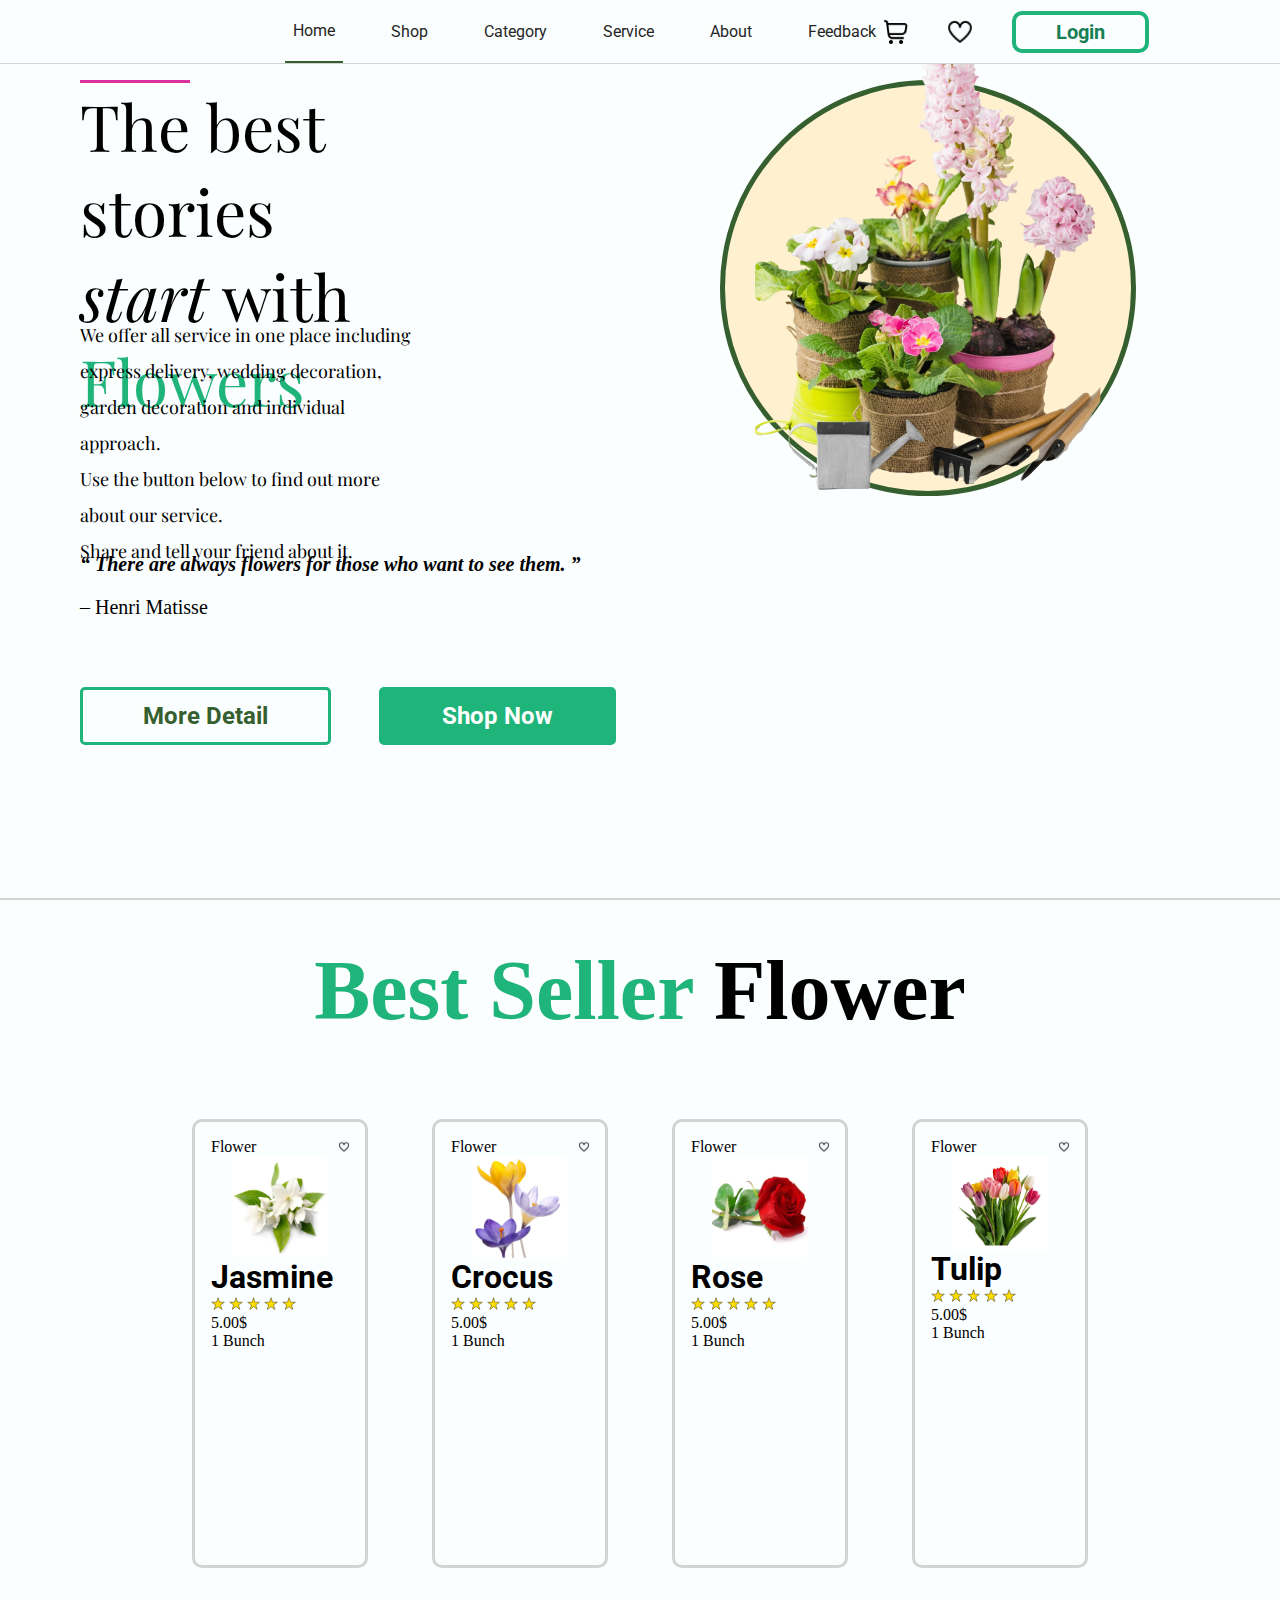
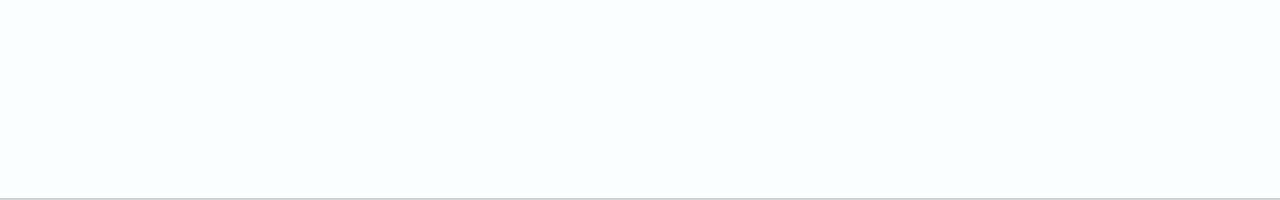
==== HTML/Home/index.html @ 299a35cc "update on nav bar" ====
<!DOCTYPE html>
<html lang="en">
<head>
    <meta charset="UTF-8">
    <meta name="viewport" content="width=device-width, initial-scale=1.0">
    <link rel="stylesheet" href="../../CSS/Home/index.css">
    <title>Blossom</title>
    <link rel="preconnect" href="https://fonts.googleapis.com">
    <link rel="preconnect" href="https://fonts.gstatic.com" crossorigin>
    <!-- Roboto Font-->
    <link href="https://fonts.googleapis.com/css2?family=Barlow:ital,wght@0,100;0,200;0,300;0,400;0,500;0,600;0,700;0,800;0,900;1,100;1,200;1,300;1,400;1,500;1,600;1,700;1,800;1,900&family=Cormorant+Garamond:ital,wght@0,300;0,400;0,500;0,600;0,700;1,300;1,400;1,500;1,600;1,700&family=Inter:ital,opsz,wght@0,14..32,100..900;1,14..32,100..900&family=Noto+Sans+JP:wght@100..900&family=Roboto:ital,wght@0,100;0,300;0,400;0,500;0,700;0,900;1,100;1,300;1,400;1,500;1,700;1,900&display=swap" rel="stylesheet">
    
    <!-- Playfair Display Font -->
    <link href="https://fonts.googleapis.com/css2?family=Barlow:ital,wght@0,100;0,200;0,300;0,400;0,500;0,600;0,700;0,800;0,900;1,100;1,200;1,300;1,400;1,500;1,600;1,700;1,800;1,900&family=Cormorant+Garamond:ital,wght@0,300;0,400;0,500;0,600;0,700;1,300;1,400;1,500;1,600;1,700&family=Inter:ital,opsz,wght@0,14..32,100..900;1,14..32,100..900&family=Noto+Sans+JP:wght@100..900&family=Playfair+Display:ital,wght@0,400..900;1,400..900&family=Playfair:ital,opsz,wght@0,5..1200,300..900;1,5..1200,300..900&family=Roboto:ital,wght@0,100;0,300;0,400;0,500;0,700;0,900;1,100;1,300;1,400;1,500;1,700;1,900&display=swap" rel="stylesheet">



</head>
<body>
    <div id="header">
        <a id="logo-container" href="index.html">
            <img class="logo" src="../../Assets/BLOSSOM LOGO.svg" alt="">
        </a>

        <nav>
            <ul>
                <li><a class="nav-option" id="home" href="./index.html">Home</a></li>
                <li><a class="nav-option" href="../Shop/shop.html">Shop</a></li>
                <li><a class="nav-option" href="../Category/category.html">Category</a></li>
                <li><a class="nav-option" href="../Service/service.html">Service</a></li>
                <li><a class="nav-option" href="../About Us/aboutUs.html">About</a></li>
                <li><a class="nav-option" href="../Feedback/feedback.html">Feedback</a></li>
            </ul>
        </nav>

        <div id="right-navigation">
            <a href="#" class="nav-icon">
                <img class="shopping-cart-icon" src="../../Assets/Homepage/shopping-cart.svg" alt="shopping-cart-icon">
            </a>
            <a href="#" class="nav-icon">
                <img class="heart-icon" src="../../Assets/Homepage/heart.svg" alt="heart-icon">
            </a>
            <a href="../LoginAndSignup/login.html" id="login-button">Login</a>
        </div>
    </div>

    <!-- Section 1 -->
    <div id="section-1">
        <div class="left-container">
            <div class="header-container">
                <div class="small-line"></div>
                <h1 id="section-1-header">The best stories <i>start</i> with <span class="green-font">Flowers</span> </h1>
            </div>
            <div class="paragraph-container">
                <p>We offer all service in one place including express delivery, wedding decoration, garden decoration and individual approach.</p>
                <p>Use the button below to find out more about our service.</p>
                <p>Share and tell your friend about it. </p>
            </div>

            <div class="quote-container">
                <p class="quote"> “ There are always flowers for those who want to see them. ”</p>
                <p class="author">– Henri Matisse</p>
            </div>

            <div class="button-container-section-1">
                <a href="#" id="more-detail">More Detail</a>
                <a href="#" id="shop-now">Shop Now</a>
            </div>
        </div>

        <div class="right-container"> 
            <div class="circle">
                <img src="../../Assets/Homepage/flower-and-tools.png" alt="flwer and tools" class="flower-and-tools">
            </div>
        </div>
    </div>

    <!-- Section 2 -->
    <div id="section-2">

        <h1 class="section-2-header"><span class="green-font">Best Seller</span> Flower</h1>

        <div id="product-container">
            
            <!-- Product-1 -->
            <div class="product" id="product-1">
                <div class="product-header">
                    <p>Flower</p>
                    <img src="../../Assets/Homepage/heart.svg" alt="heart-icon">
                </div>
                
                <div class="main-product-img">
                    <img src="../../Assets/Homepage/Flower/Jasmine.png" alt="jasmine-flower">
                </div>
                
                <div class="product-label">
                    <p>Jasmine</p>
                </div>
                
                
                <div class="rating-stars">
                    <img src="../../Assets/Homepage/star.svg" alt="star-icon">
                    <img src="../../Assets/Homepage/star.svg" alt="star-icon">
                    <img src="../../Assets/Homepage/star.svg" alt="star-icon">
                    <img src="../../Assets/Homepage/star.svg" alt="star-icon">
                    <img src="../../Assets/Homepage/star.svg" alt="star-icon">
                </div>
                
                <div class="product-footer">
                    <p class="cost">5.00$</p>
                    <p class="bottom-label">1 Bunch</p>
                </div>
                
            </div>
            
            <!-- Product-2 -->
            <div class="product" id="product-2">
                <div class="product-header">
                    <p>Flower</p>
                    <img class="product-heart-icon" src="../../Assets/Homepage/heart.svg" alt="heart-icon">
                </div>
                
                <div class="main-product-img">
                    <img src="../../Assets/Homepage/Flower/Crocus.png" alt="crocus-flower">
                </div>

                <div class="label-container">
                    <p class="product-label">Crocus</p>
                </div>
    
                <div class="rating-stars">
                    <img class="star" src="../../Assets/Homepage/star.svg" alt="star-icon">
                    <img class="star" src="../../Assets/Homepage/star.svg" alt="star-icon">
                    <img class="star" src="../../Assets/Homepage/star.svg" alt="star-icon">
                    <img class="star" src="../../Assets/Homepage/star.svg" alt="star-icon">
                    <img class="star" src="../../Assets/Homepage/star.svg" alt="star-icon">
                </div>
    
                <div class="product-footer">
                    <p class="cost">5.00$</p>
                    <p class="bottom-label">1 Bunch</p>
                </div>
            </div>

            <!-- Product-3 -->
            <div class="product" id="product-3">
                <div class="product-header">
                    <p>Flower</p>
                    <img class="product-heart-icon" src="../../Assets/Homepage/heart.svg" alt="heart-icon">
                </div>
    
                <div class="main-product-img">
                    <img src="../../Assets/Homepage/Flower/Rose.png" alt="rose-flower">
                </div>
                <div class="label-container">
                    <p class="product-label">Rose</p>
                </div>
    
                <div class="rating-stars">
                    <img class="star" src="../../Assets/Homepage/star.svg" alt="star-icon">
                    <img class="star" src="../../Assets/Homepage/star.svg" alt="star-icon">
                    <img class="star" src="../../Assets/Homepage/star.svg" alt="star-icon">
                    <img class="star" src="../../Assets/Homepage/star.svg" alt="star-icon">
                    <img class="star" src="../../Assets/Homepage/star.svg" alt="star-icon">
                </div>
                
                <div class="product-footer">
                    <p class="cost">5.00$</p>
                    <p class="bottom-label">1 Bunch</p>
                </div>
            </div>



            <!-- Product-4 -->
            <div class="product" id="product-4">
                <div class="product-header">
                    <p>Flower</p>
                    <img class="product-heart-icon" src="../../Assets/Homepage/heart.svg" alt="heart-icon">
                </div>
    
                <div class="main-product-img">
                    <img src="../../Assets/Homepage/Flower/Tulip.png" alt="tulip-flower">
                </div>
                
                <div class="label-container">
                    <p class="product-label">Tulip</p>
                </div>

    
                <div class="rating-stars">
                    <img class="star" src="../../Assets/Homepage/star.svg" alt="star-icon">
                    <img class="star" src="../../Assets/Homepage/star.svg" alt="star-icon">
                    <img class="star" src="../../Assets/Homepage/star.svg" alt="star-icon">
                    <img class="star" src="../../Assets/Homepage/star.svg" alt="star-icon">
                    <img class="star" src="../../Assets/Homepage/star.svg" alt="star-icon">
                </div>
    
                <div class="product-footer">
                    <p class="cost">5.00$</p>
                    <p class="bottom-label">1 Bunch</p>
                </div>
            </div>
        </div>
    </div>


    
</body>
</html>
---- CSS/Home/index.css ----
/* color pallete */
:root
{
    --darkgreen-color: #355F2E;
    --mintedgreen-color: #1FB57A;
    --hover-color: #F4F9F4;
    --background-color: #FBFEFF;
}

*
{
    padding: 0;
    margin: 0;
    box-sizing: border-box;
}


body
{
    height: 200vh;
    width: 100%;
    background-color: var(--background-color);
}



/* Top page */


/* Navigation */
a
{
    text-decoration: none;
}

#home
{
    border-bottom: 2px solid var(--darkgreen-color);
}

.nav-option:hover
{
    background-color: var(--hover-color);
}


#header
{
    display: flex;
    width: 100%;
    align-items: center;
    justify-content: space-between;
    background-color: var(--background-color);
    position: fixed;
    border-bottom: 1.5px solid lightgray;
}


nav ul
{
    list-style: none;
    align-self: center;
    justify-self: center;
    display: flex;
    gap: 2.5em;
    font-size: 16px;
    font-family: "Roboto", serif;
    font-weight: 400;
    font-style: normal;
    height: 7vh;
}

nav li
{
    display: flex;
    height: 100%;
    justify-content: space-evenly;
}

.nav-option
{
    display: flex;
    justify-content: center;
    align-items: center;
    color: #252525;
    height: 100%;
    padding-left: 0.5em;
    padding-right: 0.5em;
}

#right-navigation
{
    display: flex;
    font-size: 20px;
    gap: 2em;
    padding-right: 15vh;
}

#login-button
{
    padding: 0.25em 2em 0.25em 2em ;
    border: 4px solid var(--mintedgreen-color);
    border-radius: 10px;
    font-family: "Roboto", serif;
    font-weight: bold;
    font-style: normal;
    color: #167F55;
}

.nav-icon
{
    display: flex;
    width: 24px;
}
.nav-icon img
{
    width: 100%;
}

#logo-container
{
    display: flex;
    align-items: center;
    margin-left: 15vh;
    width: 150px;
}

.logo
{
    width: 150px;
    padding-top: 0.5em;
}


/* Section 1 */

#section-1
{
    display: flex;
    width: 100%;
    height: 100vh;
    border-bottom: 2px solid lightgray;
}

/* left */
.left-container
{
    width: 50%;
    padding-top: 5em;
    padding-left: 5em;
    display: flex;
    flex-direction: column;
    gap: 2em;
}
.small-line
{
    width: 110px;
    height: 3px;
    background-color: #DC329C;
    justify-content: start;
}


.header-container
{
    height: 25%;
}

.green-font
{
    color: var(--mintedgreen-color);
}

#section-1-header
{
    width: 60%;
    font-size: 64px;
    font-family: "Playfair Display", serif;
    font-weight: 100;
}

.paragraph-container
{
    width: 60%;
    font-family: "Playfair Display", serif;
    font-size: 18px;
    height: 25%;
    line-height: 2;
}

.quote-container
{
    display: flex;
    flex-direction: column;
    gap: 1em;
    font-size: 20px;
}

.quote
{
    font-weight: bold;
    font-style: italic;
}



.button-container-section-1
{
    padding-top: 1.5em;
    display: flex;
    gap: 2em;
    font-size: 24px;
}

#more-detail, #shop-now
{
    padding: 0.5em 2.5em 0.5em 2.5em ;
    border-radius: 5px;
    cursor: pointer;
    font-weight: bold;
    font-family: "Roboto", serif;
}


#more-detail
{
    border: 3px solid var(--mintedgreen-color);
    color: var(--darkgreen-color);
}

#shop-now
{
    border: 3px solid var(--mintedgreen-color);
    background-color: var(--mintedgreen-color);
    color: white;
}



/* right */

.right-container
{
    width: 50%;
    display: flex;
    justify-content: center;
    padding-right: 4em;
    padding-top: 5em;
}


.circle
{
    background-color: #FFF1CF;
    width: 32.5vw;
    height: 32.5vw;
    border-radius: 50%;
    border: 5px solid var(--darkgreen-color);
    display: flex;
    justify-content: center;
    align-items: center;
    padding-bottom: 15%;
    margin: 0;

}

.flower-and-tools
{
    width: 85%;
}



/* Section 2 */

#section-2
{
    width: 100%;
    height: 100vh;
    border-bottom: 2px solid lightgray;
    display: flex;
    flex-direction: column;
    align-items: center;
    gap: 5em;
}

.section-2-header
{
    margin-top: 0.5em;
    font-size: 84px;
}

#product-container
{
    display: flex;
    justify-content: center;
    align-items: center;
    gap: 4em;
    justify-self: center;
    width: 70%;
    height: 50%;
}

.product
{
    height: 100%;
    width: 100%;
    padding: 1em;
    border-radius: 10px;
    border: 3px solid lightgray;
}

.product-header
{
    display: flex;
    justify-content: space-between;
}

.product-header img
{
    width: 7.5%;
}

.product-label
{
    font-family: "Roboto", serif;
    font-size: 32px;
    font-weight: bold;
}

.rating-stars img
{
    width: 10%;
}


.main-product-img
{
    width: 100%;
    display: flex;
    align-items: center;
    justify-content: center;
}

.main-product-img img
{
    width: 70%;
}
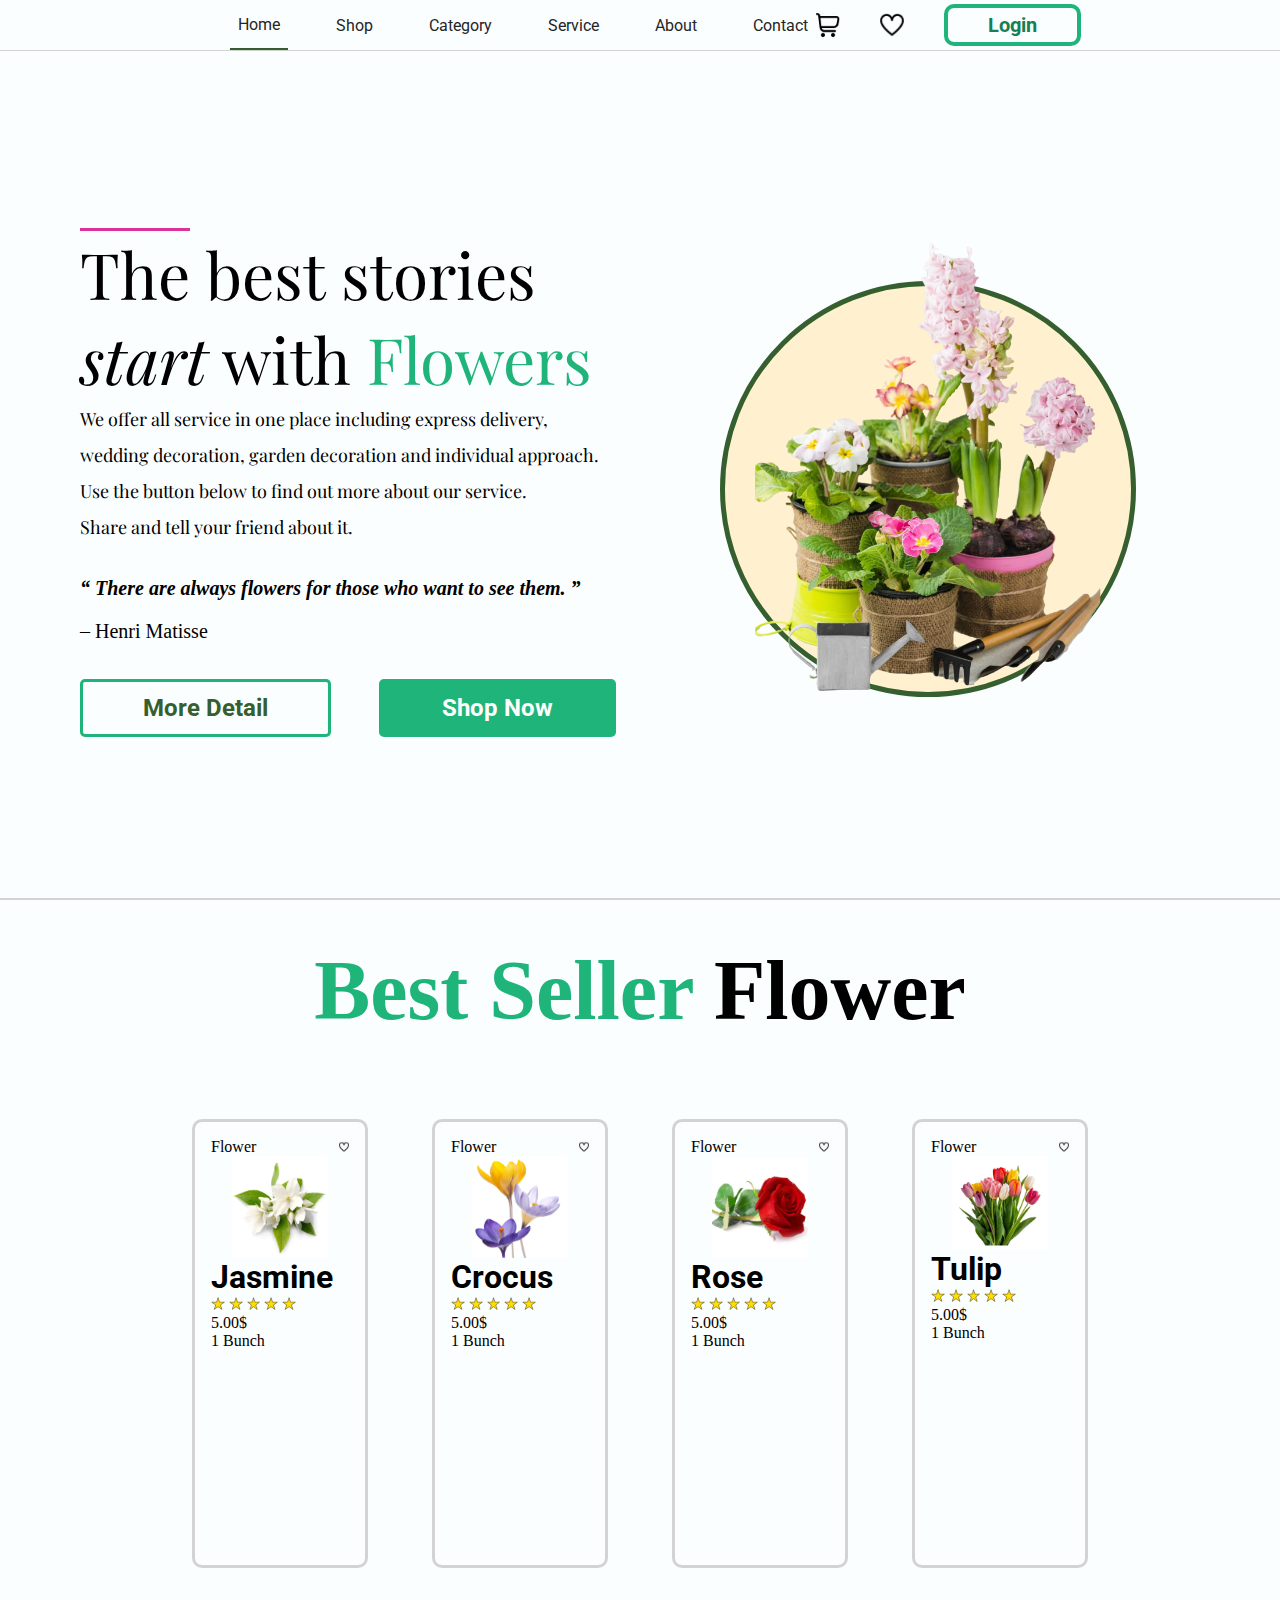
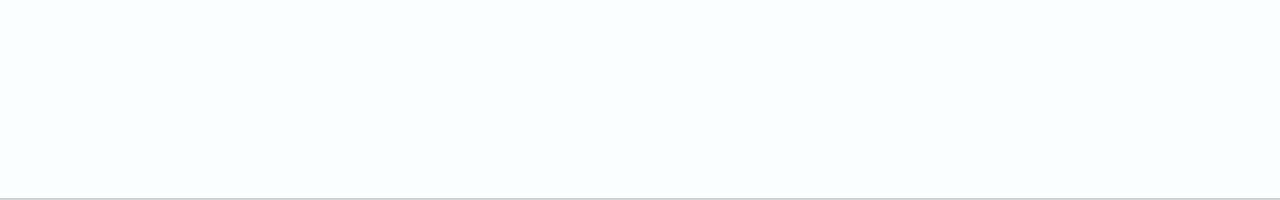
==== commit b0e1e74a: "update on nav bar" ====
--- a/HTML/Home/index.html
+++ b/HTML/Home/index.html
@@ -29,7 +29,7 @@
                 <li><a class="nav-option" href="../Category/category.html">Category</a></li>
                 <li><a class="nav-option" href="../Service/service.html">Service</a></li>
                 <li><a class="nav-option" href="../About Us/aboutUs.html">About</a></li>
-                <li><a class="nav-option" href="../Feedback/feedback.html">Feedback</a></li>
+                <li><a class="nav-option" href="../Contact/contact.html">Contact</a></li>
             </ul>
         </nav>
 
@@ -49,17 +49,21 @@
         <div class="left-container">
             <div class="header-container">
                 <div class="small-line"></div>
-                <h1 id="section-1-header">The best stories <i>start</i> with <span class="green-font">Flowers</span> </h1>
-            </div>
-            <div class="paragraph-container">
-                <p>We offer all service in one place including express delivery, wedding decoration, garden decoration and individual approach.</p>
-                <p>Use the button below to find out more about our service.</p>
-                <p>Share and tell your friend about it. </p>
-            </div>
-
-            <div class="quote-container">
-                <p class="quote"> “ There are always flowers for those who want to see them. ”</p>
-                <p class="author">– Henri Matisse</p>
+                <h1 class="section-1-header">The best stories</h1>
+                <h1 class="section-1-header"><i>start</i> with <span class="green-font">Flowers</span> </h1>
+            </div>
+            <div class="bottom-header">
+                <div class="paragraph-container">
+                    <p>We offer all service in one place including express delivery,</p>
+                    <p> wedding decoration, garden decoration and individual approach.</p>
+                    <p>Use the button below to find out more about our service.</p>
+                    <p>Share and tell your friend about it. </p>
+                </div>
+    
+                <div class="quote-container">
+                    <p class="quote"> “ There are always flowers for those who want to see them. ”</p>
+                    <p class="author">– Henri Matisse</p>
+                </div>
             </div>
 
             <div class="button-container-section-1">
--- a/CSS/Home/index.css
+++ b/CSS/Home/index.css
@@ -67,7 +67,7 @@
     font-family: "Roboto", serif;
     font-weight: 400;
     font-style: normal;
-    height: 7vh;
+    height: 50px;
 }
 
 nav li
@@ -93,7 +93,7 @@
     display: flex;
     font-size: 20px;
     gap: 2em;
-    padding-right: 15vh;
+    padding-right: 10em;
 }
 
 #login-button
@@ -121,7 +121,7 @@
 {
     display: flex;
     align-items: center;
-    margin-left: 15vh;
+    margin-left: 5em;
     width: 150px;
 }
 
@@ -140,17 +140,17 @@
     width: 100%;
     height: 100vh;
     border-bottom: 2px solid lightgray;
+    align-items: center;
 }
 
 /* left */
 .left-container
 {
     width: 50%;
-    padding-top: 5em;
+    margin-top: 67.14px;
     padding-left: 5em;
     display: flex;
     flex-direction: column;
-    gap: 2em;
 }
 .small-line
 {
@@ -171,9 +171,16 @@
     color: var(--mintedgreen-color);
 }
 
-#section-1-header
-{
-    width: 60%;
+.bottom-header
+{
+    display: flex;
+    flex-direction: column;
+    gap: 2em;
+}
+
+.section-1-header
+{
+    width: 100%;
     font-size: 64px;
     font-family: "Playfair Display", serif;
     font-weight: 100;
@@ -181,10 +188,9 @@
 
 .paragraph-container
 {
-    width: 60%;
+    width: 100%;
     font-family: "Playfair Display", serif;
     font-size: 18px;
-    height: 25%;
     line-height: 2;
 }
 
@@ -201,7 +207,6 @@
     font-weight: bold;
     font-style: italic;
 }
-
 
 
 .button-container-section-1
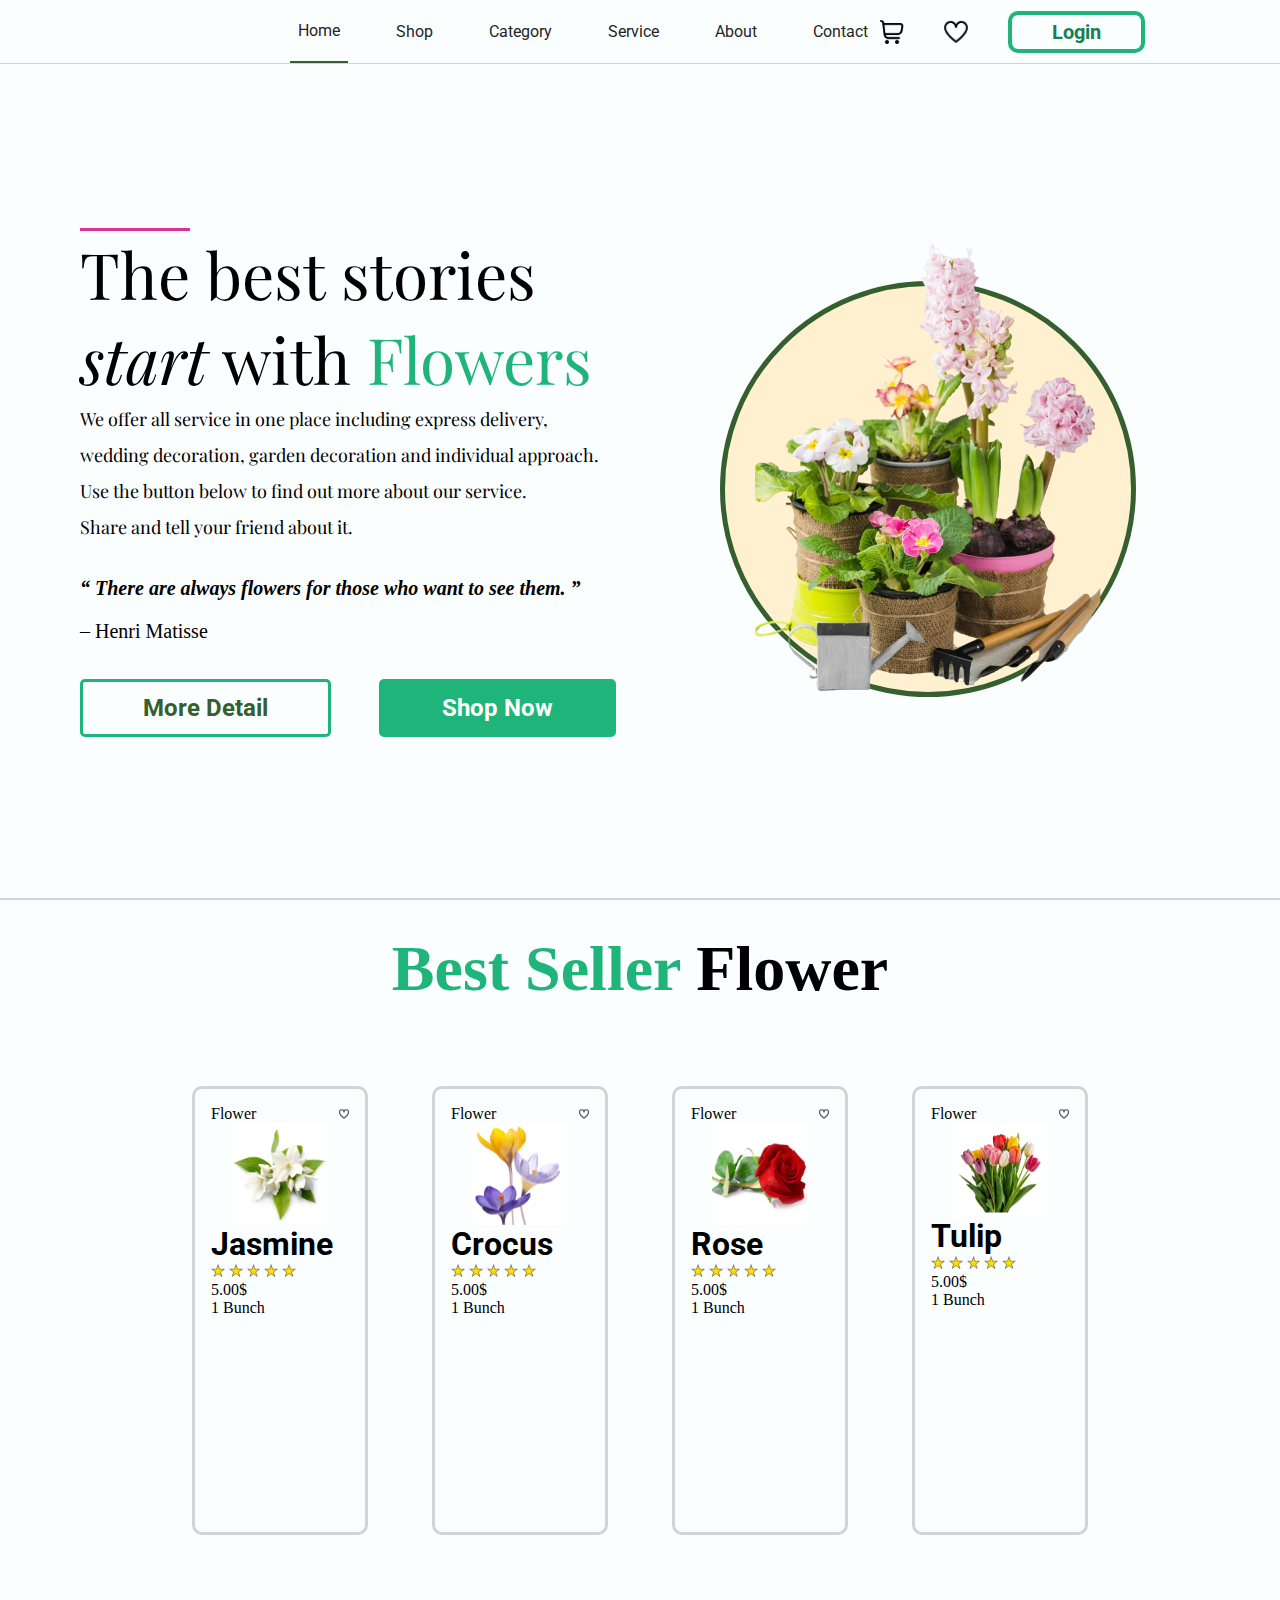
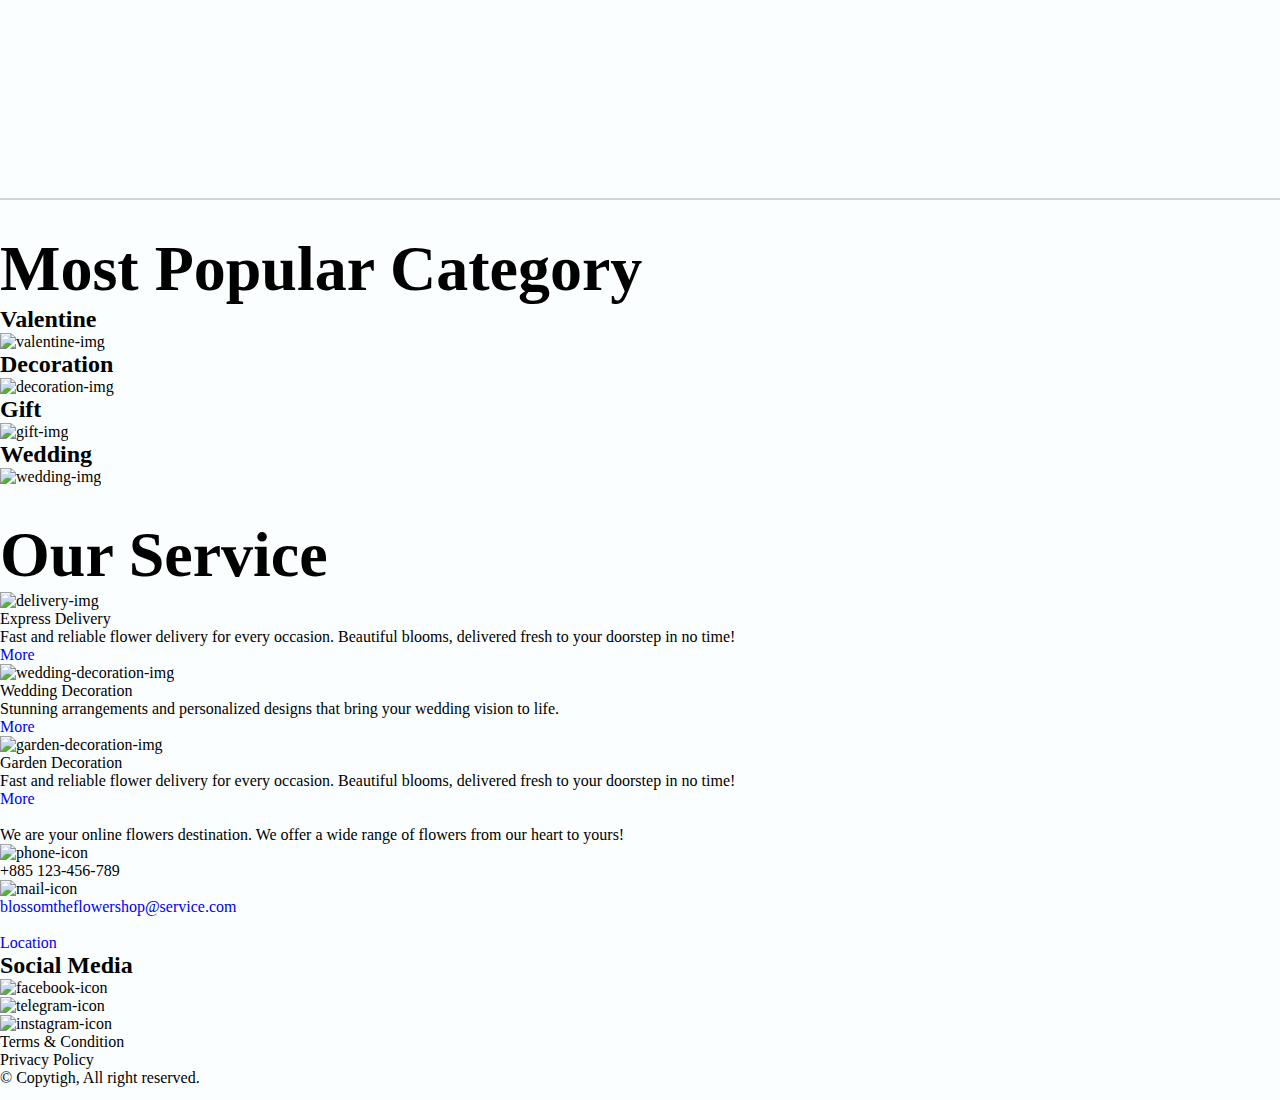
==== commit 6aa00e29: "add home HTML" ====
--- a/HTML/Home/index.html
+++ b/HTML/Home/index.html
@@ -82,7 +82,7 @@
     <!-- Section 2 -->
     <div id="section-2">
 
-        <h1 class="section-2-header"><span class="green-font">Best Seller</span> Flower</h1>
+        <h1 class="section-header"><span class="green-font">Best Seller</span> Flower</h1>
 
         <div id="product-container">
             
@@ -208,7 +208,132 @@
         </div>
     </div>
 
-
-    
+    <!-- Section-3 -->
+    <div id="section-3">
+        <h1 class="section-header">Most Popular Category</h1>
+        <div id="category-container">
+            <div class="category" id="valentine">
+                <h2 class="service-header">Valentine</h2>
+                <div class="category-img" id="category1">
+                    <img src="" alt="valentine-img">
+                </div>
+            </div>
+
+            <div class="category" id="decoration">
+                <h2 class="service-header">Decoration</h2>
+                <div class="category-img" id="category2">
+                    <img src="" alt="decoration-img">
+                </div>
+            </div>
+
+            <div class="category" id="gift">
+                <h2 class="service-header">Gift</h2>
+                <div class="category-img" id="category3">
+                    <img src="" alt="gift-img">
+                </div>
+            </div>
+            
+            <div class="category" id="wedding">
+                <h2 class="service-header">Wedding</h2>
+                <div class="category-img" id="category4">
+                    <img src="" alt="wedding-img">
+                </div>
+            </div>
+        </div>
+    </div>
+
+    <!-- Section-4 -->
+     <div id="section-4">
+        <div id="service container">
+            <h1 class="section-header">Our Service</h1>
+            <div class="service" id="service-1">
+                <div class="service-img">
+                    <img src="" alt="delivery-img">
+                </div>
+                <p class="service-header">Express Delivery</p>
+                <p class="service-description">Fast and reliable flower delivery for every occasion. Beautiful blooms, delivered fresh to your doorstep in no time!</p>
+                <a href="../Service/service.html" class="sercice-btn">
+                    <p>More</p>
+                </a>
+            </div>
+
+            <div class="service" id="service-2">
+                <div class="service-img">
+                    <img src="" alt="wedding-decoration-img">
+                </div>
+                <p class="service-header">Wedding Decoration</p>
+                <p class="service-description">Stunning arrangements and personalized designs that bring your wedding vision to life.</p>
+                <a href="../Service/service.html" class="sercice-btn">
+                    <p>More</p>
+                </a>
+            </div>
+
+            <div class="service" id="service-3">
+                <div class="service-img" >
+                    <img src="" alt="garden-decoration-img">
+                </div>
+                <p class="service-header">Garden Decoration</p>
+                <p class="service-description">Fast and reliable flower delivery for every occasion. Beautiful blooms, delivered fresh to your doorstep in no time!</p>
+                <a href="../Service/service.html" class="sercice-btn">
+                    <p>More</p>
+                </a>
+            </div>
+        </div>
+
+
+    <!-- Bottom -->
+        <div id="bottom-container">
+            <div id="left-section">
+                <img id="white-logo" src="" alt="">
+                <p>We are your online flowers destination. We offer a wide range of flowers from our heart to yours!</p>
+                
+                <div class="contact-icon" id="phone-icon">
+                    <img src="" alt="phone-icon">
+                </div>
+                <p>+885 123-456-789</p>
+                
+                <div class="contact-icon" id="mail-icon">
+                    <img src="" alt="mail-icon">
+                </div>
+                <a href="#" id="email">blossomtheflowershop@service.com</a>
+
+                <div class="contact-icon" id="location-icon">
+                    <img src="" alt="">
+                </div>
+                <a href="#" id="location">Location</a>
+
+            </div>
+
+            <div id="mid-section">
+                <h2 id="media-header" >Social Media</h2>
+                <div id="social-media-container">
+                    <div class="social-media" id="facebook">
+                        <img src="" alt="facebook-icon">
+                    </div>
+
+                    <div class="social-media" id="telegram">
+                        <img src="" alt="telegram-icon">
+                    </div>
+
+                    <div class="social-media" id="instagram">
+                        <img src="" alt="instagram-icon">
+                    </div>
+                </div>
+            </div>
+            
+            <div id="lower-section">
+                <div id="term-privacy">
+                    <p>Terms & Condition</p>
+                    <p>Privacy Policy</p>
+                </div>
+
+                <div id="copyright">
+                    <p>&copy; Copytigh, All right reserved.</p>
+                </div>
+            </div>
+
+        </div>
+
+</div>
 </body>
 </html>--- a/CSS/Home/index.css
+++ b/CSS/Home/index.css
@@ -17,7 +17,7 @@
 
 body
 {
-    height: 200vh;
+    height: 300vh;
     width: 100%;
     background-color: var(--background-color);
 }
@@ -67,7 +67,7 @@
     font-family: "Roboto", serif;
     font-weight: 400;
     font-style: normal;
-    height: 50px;
+    height: 7vh;
 }
 
 nav li
@@ -93,7 +93,7 @@
     display: flex;
     font-size: 20px;
     gap: 2em;
-    padding-right: 10em;
+    padding-right: 15vh;
 }
 
 #login-button
@@ -121,7 +121,7 @@
 {
     display: flex;
     align-items: center;
-    margin-left: 5em;
+    margin-left: 15vh;
     width: 150px;
 }
 
@@ -289,10 +289,10 @@
     gap: 5em;
 }
 
-.section-2-header
+.section-header
 {
     margin-top: 0.5em;
-    font-size: 84px;
+    font-size: 64px;
 }
 
 #product-container
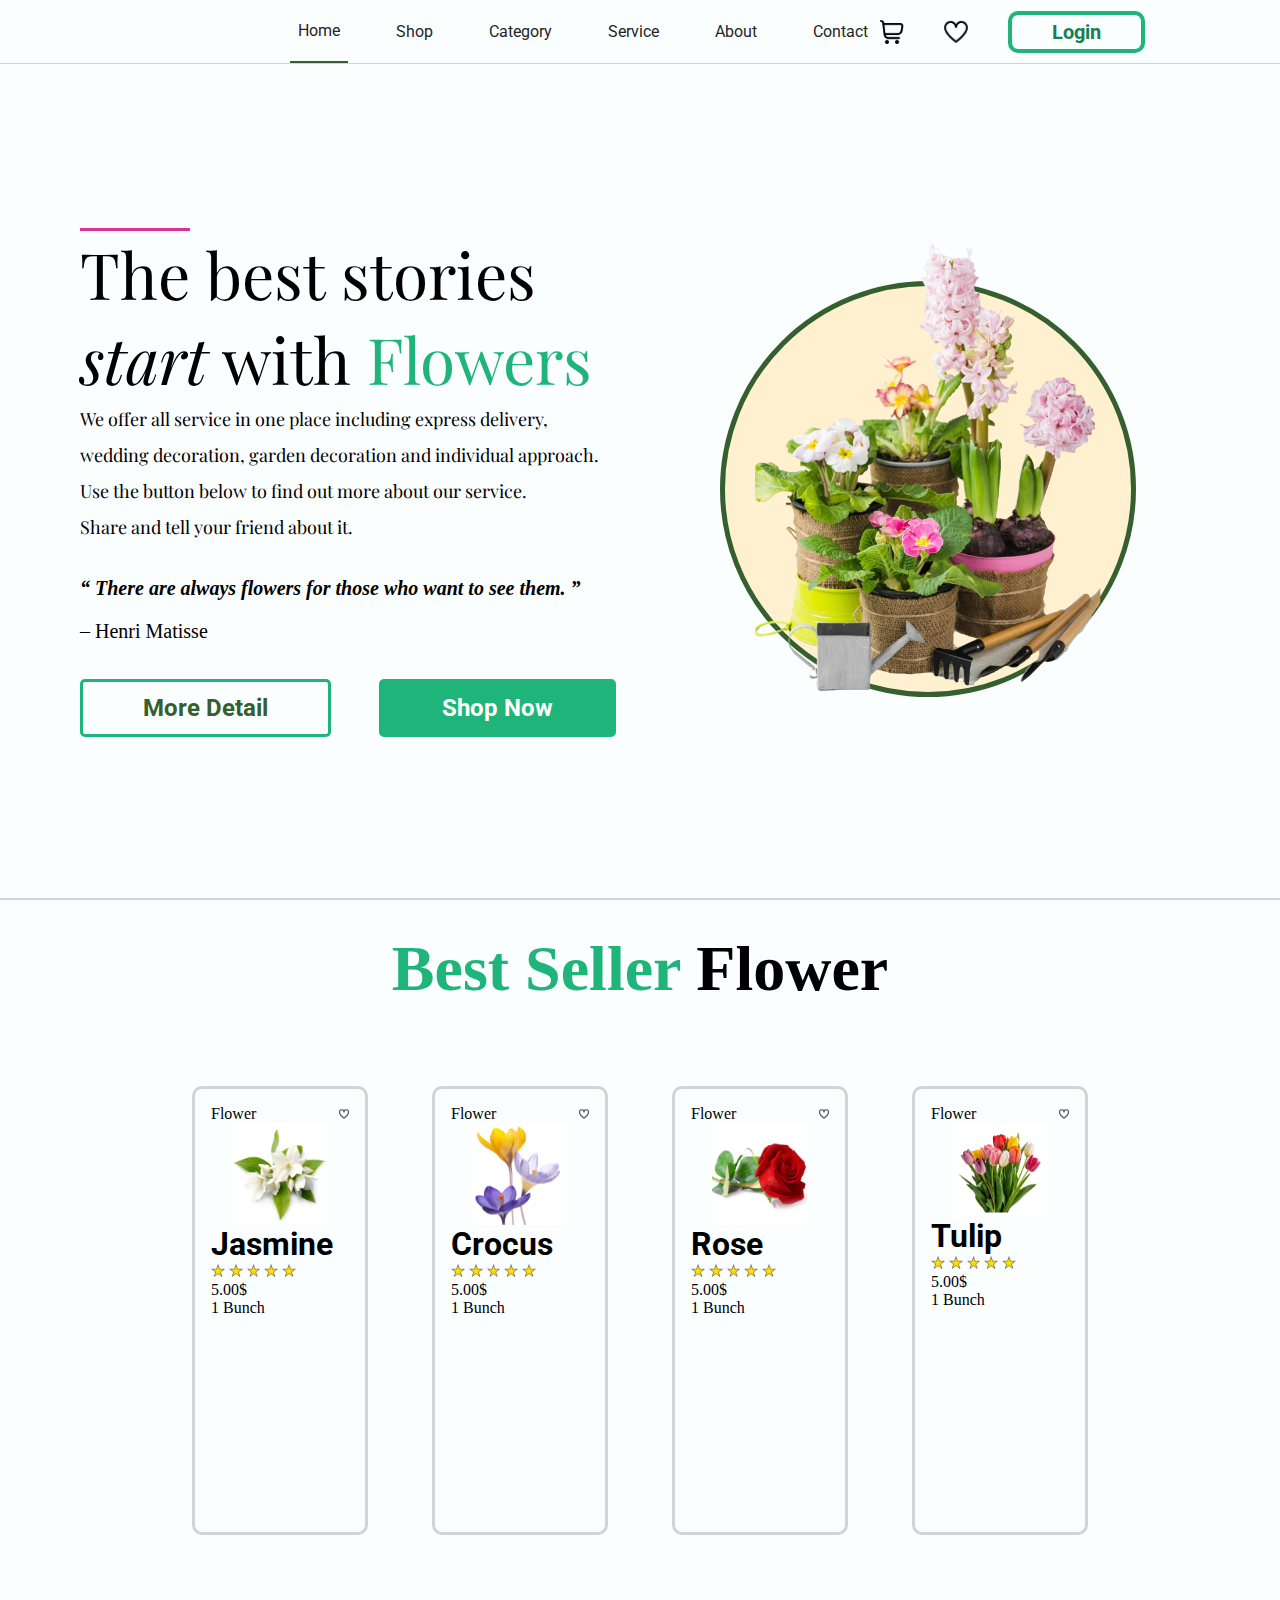
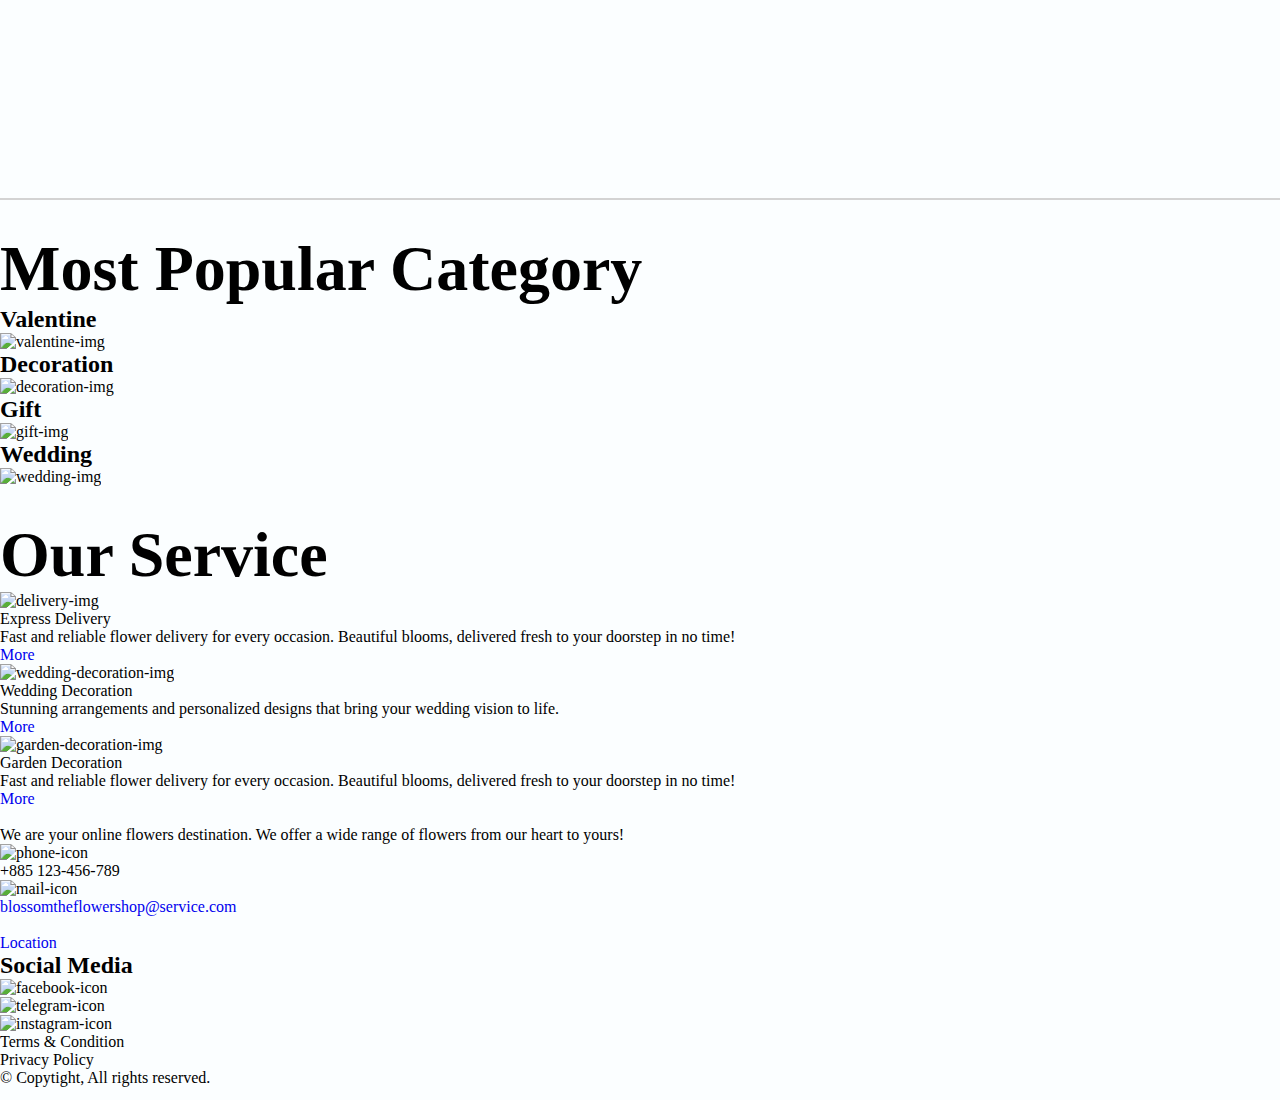
==== commit 31724206: "add HTML" ====
--- a/HTML/Home/index.html
+++ b/HTML/Home/index.html
@@ -328,10 +328,9 @@
                 </div>
 
                 <div id="copyright">
-                    <p>&copy; Copytigh, All right reserved.</p>
-                </div>
-            </div>
-
+                    <p>&copy; Copytight, All rights reserved.</p>
+                </div>
+            </div>
         </div>
 
 </div>
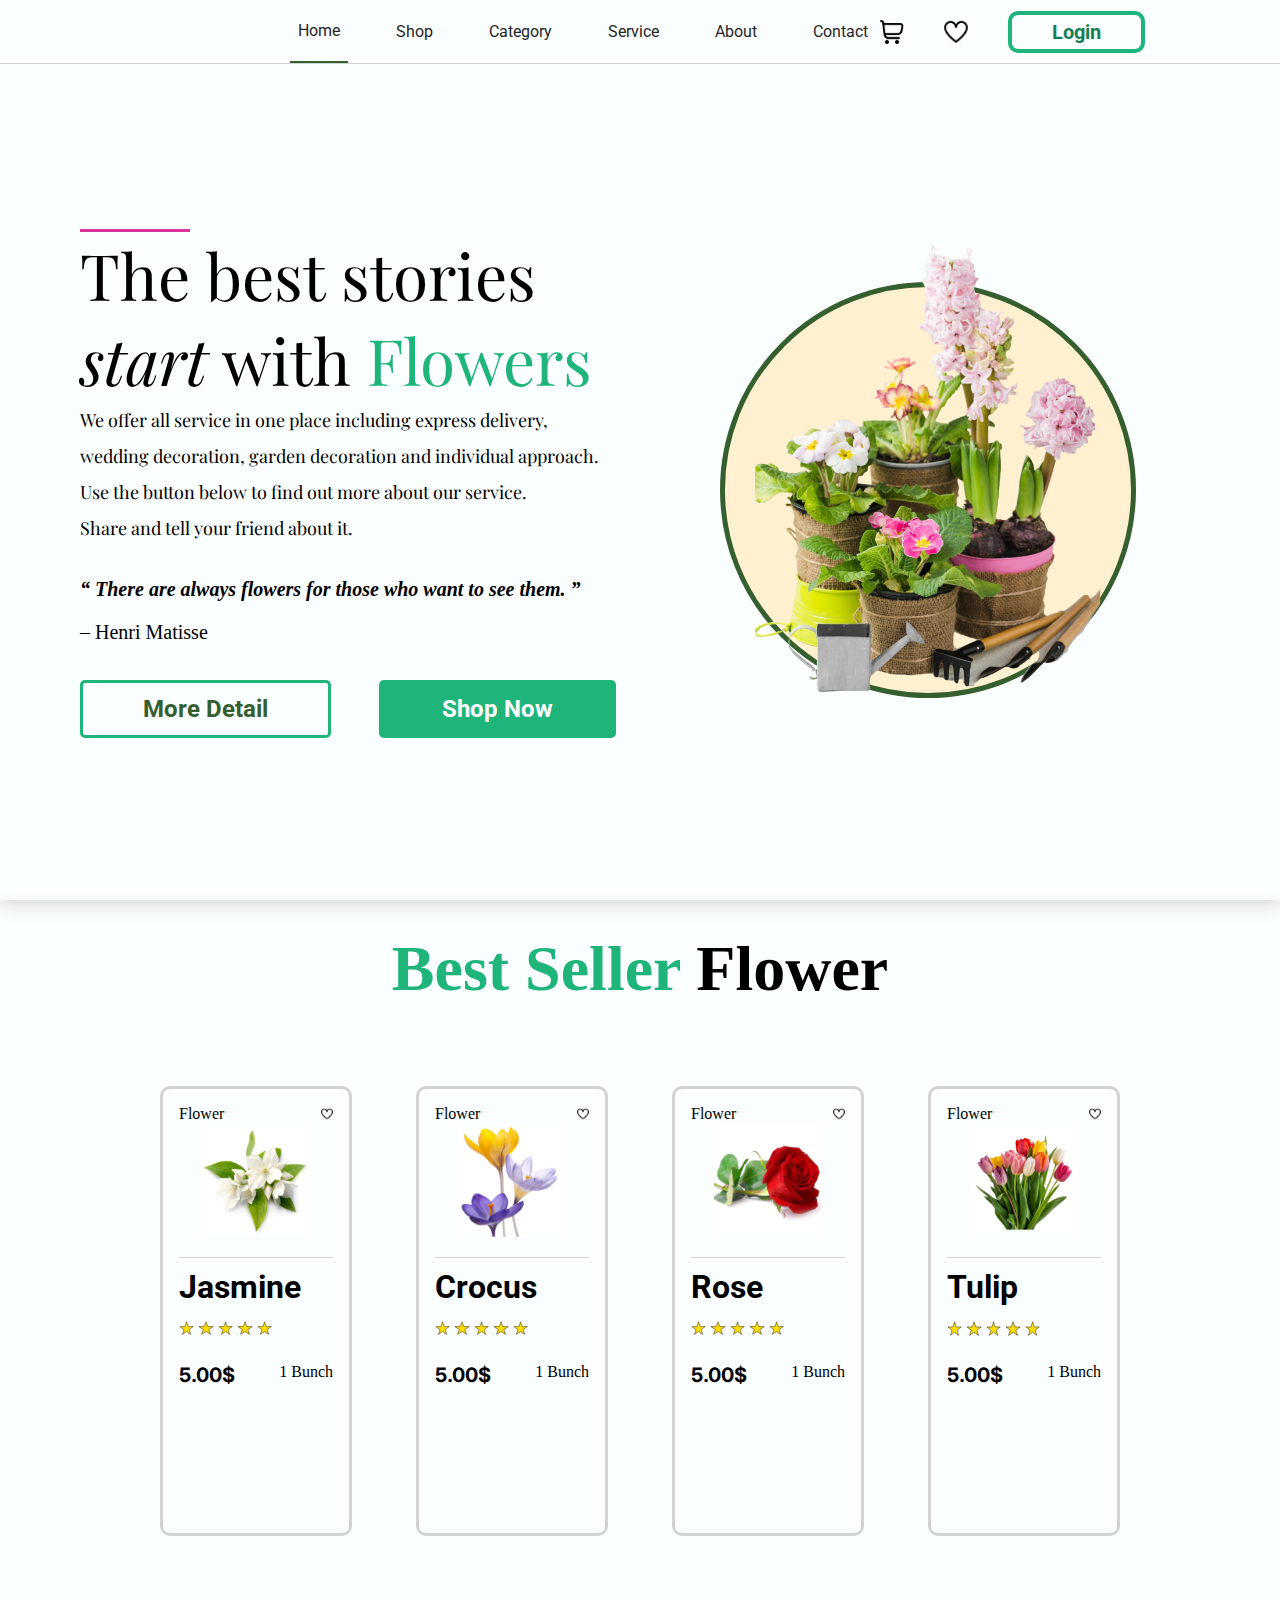
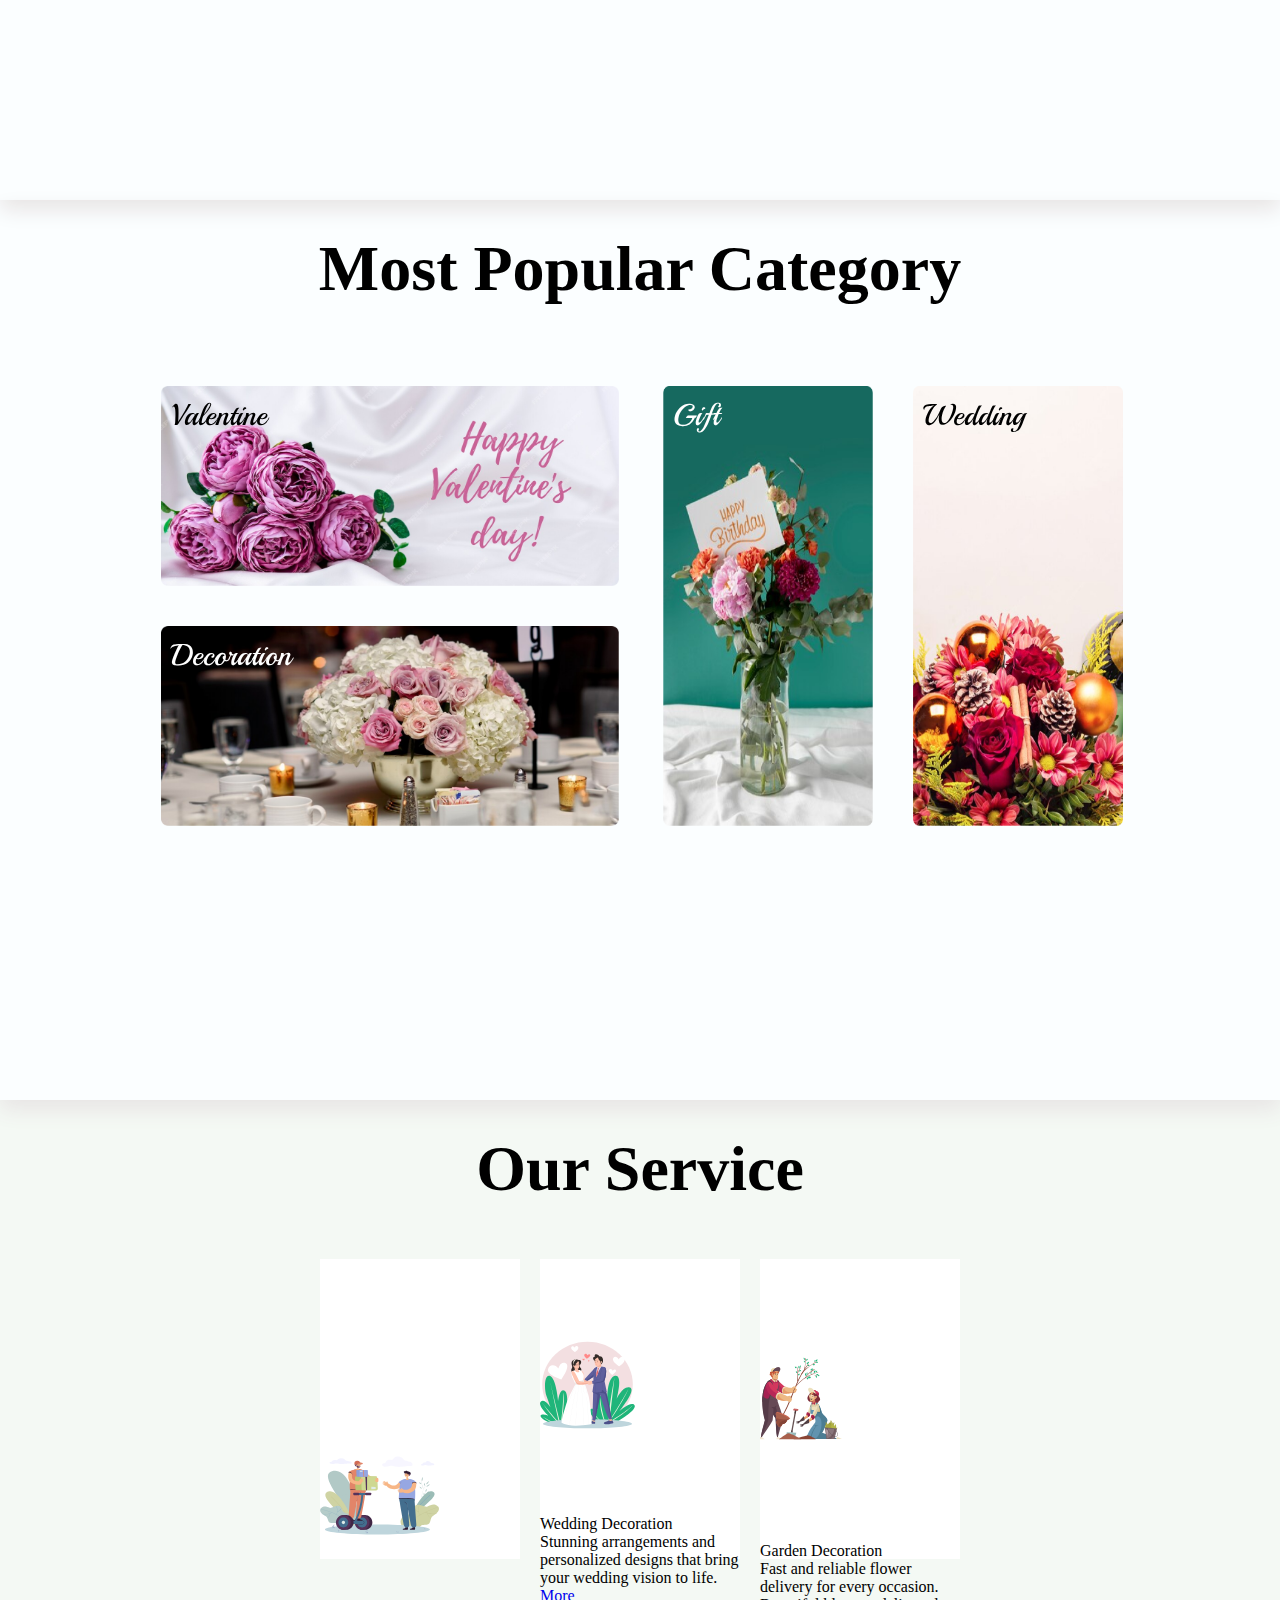
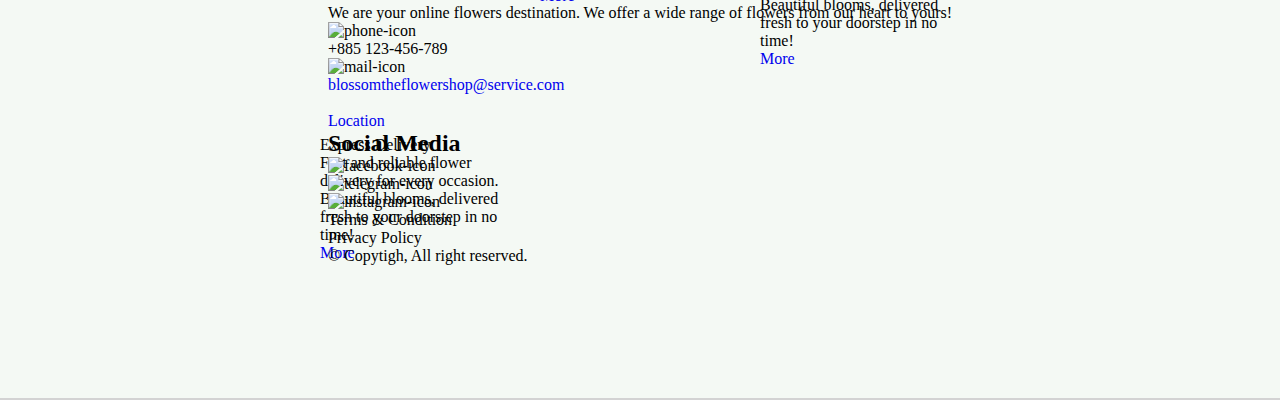
==== commit 40e311d6: "add home page 2 page" ====
--- a/HTML/Home/index.html
+++ b/HTML/Home/index.html
@@ -12,8 +12,9 @@
     
     <!-- Playfair Display Font -->
     <link href="https://fonts.googleapis.com/css2?family=Barlow:ital,wght@0,100;0,200;0,300;0,400;0,500;0,600;0,700;0,800;0,900;1,100;1,200;1,300;1,400;1,500;1,600;1,700;1,800;1,900&family=Cormorant+Garamond:ital,wght@0,300;0,400;0,500;0,600;0,700;1,300;1,400;1,500;1,600;1,700&family=Inter:ital,opsz,wght@0,14..32,100..900;1,14..32,100..900&family=Noto+Sans+JP:wght@100..900&family=Playfair+Display:ital,wght@0,400..900;1,400..900&family=Playfair:ital,opsz,wght@0,5..1200,300..900;1,5..1200,300..900&family=Roboto:ital,wght@0,100;0,300;0,400;0,500;0,700;0,900;1,100;1,300;1,400;1,500;1,700;1,900&display=swap" rel="stylesheet">
-
-
+    <link rel="preconnect" href="https://fonts.googleapis.com">
+    <link rel="preconnect" href="https://fonts.gstatic.com" crossorigin>
+    <link href="https://fonts.googleapis.com/css2?family=Playball&display=swap" rel="stylesheet">
 
 </head>
 <body>
@@ -97,6 +98,8 @@
                     <img src="../../Assets/Homepage/Flower/Jasmine.png" alt="jasmine-flower">
                 </div>
                 
+                <div class="line-card"></div>
+
                 <div class="product-label">
                     <p>Jasmine</p>
                 </div>
@@ -128,6 +131,8 @@
                     <img src="../../Assets/Homepage/Flower/Crocus.png" alt="crocus-flower">
                 </div>
 
+                <div class="line-card"></div>
+
                 <div class="label-container">
                     <p class="product-label">Crocus</p>
                 </div>
@@ -152,10 +157,13 @@
                     <p>Flower</p>
                     <img class="product-heart-icon" src="../../Assets/Homepage/heart.svg" alt="heart-icon">
                 </div>
-    
+                
                 <div class="main-product-img">
                     <img src="../../Assets/Homepage/Flower/Rose.png" alt="rose-flower">
                 </div>
+
+                <div class="line-card"></div>
+
                 <div class="label-container">
                     <p class="product-label">Rose</p>
                 </div>
@@ -174,23 +182,22 @@
                 </div>
             </div>
 
-
-
             <!-- Product-4 -->
-            <div class="product" id="product-4">
+            <div class="product" id="product-3">
                 <div class="product-header">
                     <p>Flower</p>
                     <img class="product-heart-icon" src="../../Assets/Homepage/heart.svg" alt="heart-icon">
                 </div>
-    
+                
                 <div class="main-product-img">
-                    <img src="../../Assets/Homepage/Flower/Tulip.png" alt="tulip-flower">
-                </div>
-                
+                    <img src="../../Assets/Homepage/Flower/Tulip.png" alt="Tulip-flower" id="tulip-flower">
+                </div>
+
+                <div class="line-card"></div>
+
                 <div class="label-container">
                     <p class="product-label">Tulip</p>
                 </div>
-
     
                 <div class="rating-stars">
                     <img class="star" src="../../Assets/Homepage/star.svg" alt="star-icon">
@@ -199,7 +206,7 @@
                     <img class="star" src="../../Assets/Homepage/star.svg" alt="star-icon">
                     <img class="star" src="../../Assets/Homepage/star.svg" alt="star-icon">
                 </div>
-    
+                
                 <div class="product-footer">
                     <p class="cost">5.00$</p>
                     <p class="bottom-label">1 Bunch</p>
@@ -215,28 +222,28 @@
             <div class="category" id="valentine">
                 <h2 class="service-header">Valentine</h2>
                 <div class="category-img" id="category1">
-                    <img src="" alt="valentine-img">
+                    <img src="../../Assets/Homepage/popular category/valentine.png"alt="valentine-img">
                 </div>
             </div>
 
             <div class="category" id="decoration">
-                <h2 class="service-header">Decoration</h2>
+                <h2 class="service-header" id="text-decoration">Decoration</h2>
                 <div class="category-img" id="category2">
-                    <img src="" alt="decoration-img">
+                    <img src="../../Assets/Homepage/popular category/decoration.png" alt="decoration-img">
                 </div>
             </div>
 
             <div class="category" id="gift">
-                <h2 class="service-header">Gift</h2>
+                <h2 class="service-header" id="text-gift">Gift</h2>
                 <div class="category-img" id="category3">
-                    <img src="" alt="gift-img">
+                    <img src="../../Assets/Homepage/popular category/gift.png" alt="gift-img">
                 </div>
             </div>
             
             <div class="category" id="wedding">
                 <h2 class="service-header">Wedding</h2>
                 <div class="category-img" id="category4">
-                    <img src="" alt="wedding-img">
+                    <img src="../../Assets/Homepage/popular category/wedding.png" alt="wedding-img">
                 </div>
             </div>
         </div>
@@ -245,41 +252,42 @@
     <!-- Section-4 -->
      <div id="section-4">
         <div id="service container">
-            <h1 class="section-header">Our Service</h1>
-            <div class="service" id="service-1">
-                <div class="service-img">
-                    <img src="" alt="delivery-img">
-                </div>
-                <p class="service-header">Express Delivery</p>
-                <p class="service-description">Fast and reliable flower delivery for every occasion. Beautiful blooms, delivered fresh to your doorstep in no time!</p>
-                <a href="../Service/service.html" class="sercice-btn">
-                    <p>More</p>
-                </a>
-            </div>
-
-            <div class="service" id="service-2">
-                <div class="service-img">
-                    <img src="" alt="wedding-decoration-img">
-                </div>
-                <p class="service-header">Wedding Decoration</p>
-                <p class="service-description">Stunning arrangements and personalized designs that bring your wedding vision to life.</p>
-                <a href="../Service/service.html" class="sercice-btn">
-                    <p>More</p>
-                </a>
-            </div>
-
-            <div class="service" id="service-3">
-                <div class="service-img" >
-                    <img src="" alt="garden-decoration-img">
-                </div>
-                <p class="service-header">Garden Decoration</p>
-                <p class="service-description">Fast and reliable flower delivery for every occasion. Beautiful blooms, delivered fresh to your doorstep in no time!</p>
-                <a href="../Service/service.html" class="sercice-btn">
-                    <p>More</p>
-                </a>
-            </div>
-        </div>
-
+            <h1 class="section-header" id="our-service-header">Our Service</h1>
+            <div id="service-card-container">
+                <div class="service" id="service-1">
+                    <div class="service-img">
+                        <img src="../../Assets/Homepage/Our service/Delivery.svg" alt="delivery-img">
+                    </div>
+                    <p class="service-header1">Express Delivery</p>
+                    <p class="service-description">Fast and reliable flower delivery for every occasion. Beautiful blooms, delivered fresh to your doorstep in no time!</p>
+                    <a href="../Service/service.html" class="sercice-btn">
+                        <p>More</p>
+                    </a>
+                </div>
+    
+                <div class="service" id="service-2">
+                    <div class="service-img">
+                        <img src="../../Assets/Homepage/Our service/Wedding Img.svg" alt="wedding-decoration-img">
+                    </div>
+                    <p class="service-header1">Wedding Decoration</p>
+                    <p class="service-description">Stunning arrangements and personalized designs that bring your wedding vision to life.</p>
+                    <a href="../Service/service.html" class="sercice-btn">
+                        <p>More</p>
+                    </a>
+                </div>
+    
+                <div class="service" id="service-3">
+                    <div class="service-img" >
+                        <img src="../../Assets/Homepage/Our service/Garden-Decoration.svg" alt="garden-decoration-img">
+                    </div>
+                    <p class="service-header1">Garden Decoration</p>
+                    <p class="service-description">Fast and reliable flower delivery for every occasion. Beautiful blooms, delivered fresh to your doorstep in no time!</p>
+                    <a href="../Service/service.html" class="sercice-btn">
+                        <p>More</p>
+                    </a>
+                </div>
+            </div>
+        </div>
 
     <!-- Bottom -->
         <div id="bottom-container">
@@ -328,7 +336,7 @@
                 </div>
 
                 <div id="copyright">
-                    <p>&copy; Copytight, All rights reserved.</p>
+                    <p>&copy; Copytigh, All right reserved.</p>
                 </div>
             </div>
         </div>
--- a/CSS/Home/index.css
+++ b/CSS/Home/index.css
@@ -139,7 +139,8 @@
     display: flex;
     width: 100%;
     height: 100vh;
-    border-bottom: 2px solid lightgray;
+    /* border-bottom: 2px solid lightgray; */
+    box-shadow: 0px 1px 20px #c7c6c6;
     align-items: center;
 }
 
@@ -282,7 +283,8 @@
 {
     width: 100%;
     height: 100vh;
-    border-bottom: 2px solid lightgray;
+    /* border-bottom: 2px solid lightgray; */
+    box-shadow: 0px 10px 20px #e8e5e5;
     display: flex;
     flex-direction: column;
     align-items: center;
@@ -302,7 +304,7 @@
     align-items: center;
     gap: 4em;
     justify-self: center;
-    width: 70%;
+    width: 75%;
     height: 50%;
 }
 
@@ -313,6 +315,8 @@
     padding: 1em;
     border-radius: 10px;
     border: 3px solid lightgray;
+    max-width: 300px;
+    max-height: 500px;
 }
 
 .product-header
@@ -331,6 +335,7 @@
     font-family: "Roboto", serif;
     font-size: 32px;
     font-weight: bold;
+    margin-bottom: 10%;
 }
 
 .rating-stars img
@@ -349,6 +354,135 @@
 
 .main-product-img img
 {
-    width: 70%;
-}
-
+    width: 70%; 
+}
+
+.line-card {
+    margin-top: 20px;
+    margin-bottom: 10px;
+    background-color: #D1D1D1;
+    width: 100%;
+    height: 1px;
+}
+
+.product-footer {
+    display: flex;
+    flex-direction: row;
+    justify-content: space-between;
+    margin-top: 15%;
+}
+
+.cost {
+    color: #000;
+    font-family: Inter;
+    font-size: 20px;
+    font-style: normal;
+    font-weight: 700;
+    line-height: normal;
+}
+
+/* Section 3 */
+
+#section-3
+{
+    width: 100%;
+    height: 100vh;
+    /* border-bottom: 2px solid lightgray; */
+    box-shadow: 0px 10px 20px #e8e5e5;
+    display: flex;
+    flex-direction: column;
+    align-items: center;
+    gap: 5em;
+}
+
+#category-container {
+    display: grid;
+    grid-template-columns: repeat(4, 22%);
+    grid-template-rows: repeat(2 , 29%);
+    grid-gap: 40px ;
+}
+
+#decoration {
+    grid-row:2 ;
+    grid-column: 1/3;
+}
+
+#valentine {
+    grid-row:1 ;
+    grid-column: 1/3;
+}
+
+#category1 > img {
+    width: 458px;
+    height: 200px;
+}
+
+#category2 > img {
+    width: 458px;
+    height: 200px;
+}
+
+#category3 > img {
+    width: 210px;
+    height: 440px;
+}
+
+#category4 > img {
+    width: 210px;
+    height: 440px;
+}
+
+.service-header {
+    padding-left: 10px;
+    padding-top: 10px;
+    position: absolute;
+    color: #000;
+    font-family: Playball;
+    font-size: 30px;
+    font-style: normal;
+    font-weight: 400;
+    line-height: normal;
+}
+
+#text-decoration {
+    color: white;
+}
+
+#text-gift {
+    color: white;
+}
+
+/* Section 4 */
+
+#section-4{
+    position: absolute;
+    z-index: -1;
+    width: 100%;
+    height: 100vh;
+    background-color: #f4f9f4 ;
+    border-bottom: 2px solid lightgray; 
+    /* box-shadow: 0px 10px 20px #e8e5e5; */
+    display: flex;
+    flex-direction: column;
+    align-items: center;
+    gap: 5em;
+}
+
+#our-service-header {
+    justify-self: center;
+}
+
+.service {
+    background-color: white;
+    width: 200px;
+    height: 300px;
+}
+
+#service-card-container {
+    display: flex;
+    height: 100%;
+    align-items: center;
+    gap: 20px;
+}
+/* Bottom */
+
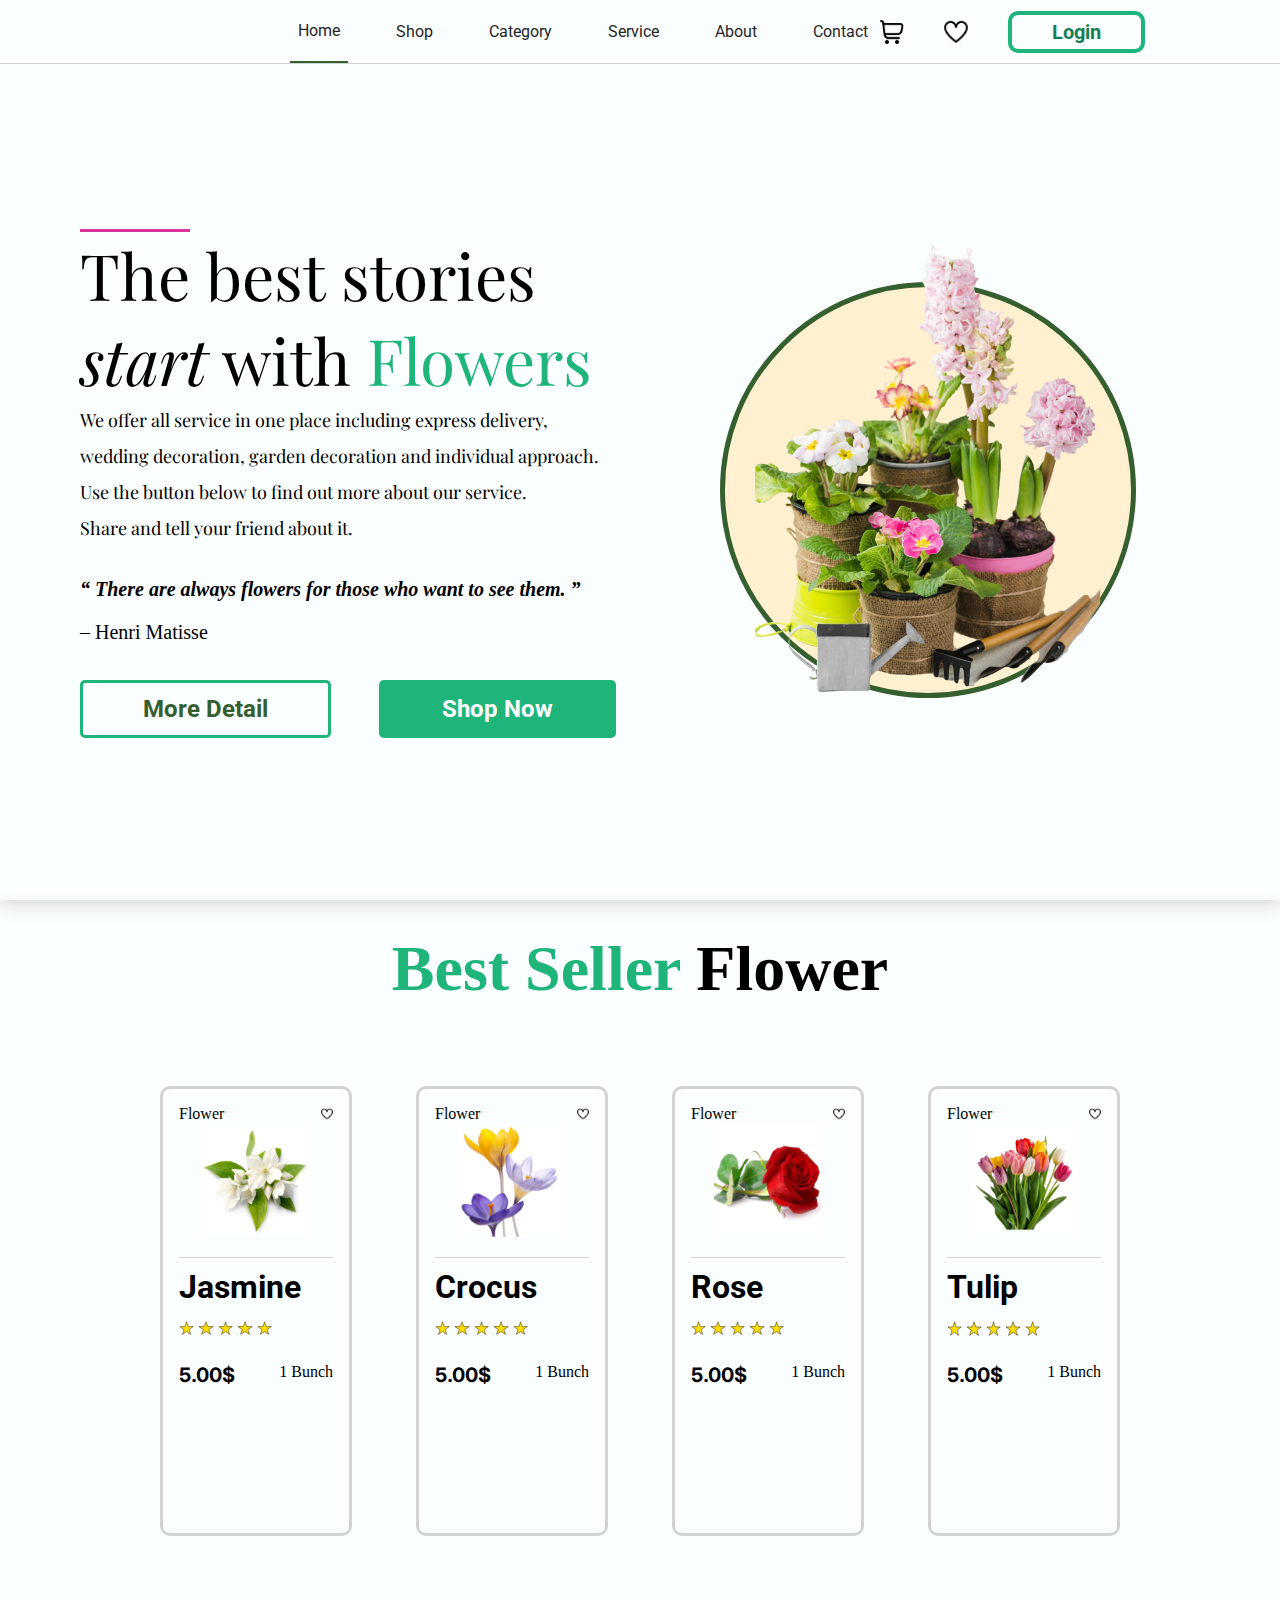
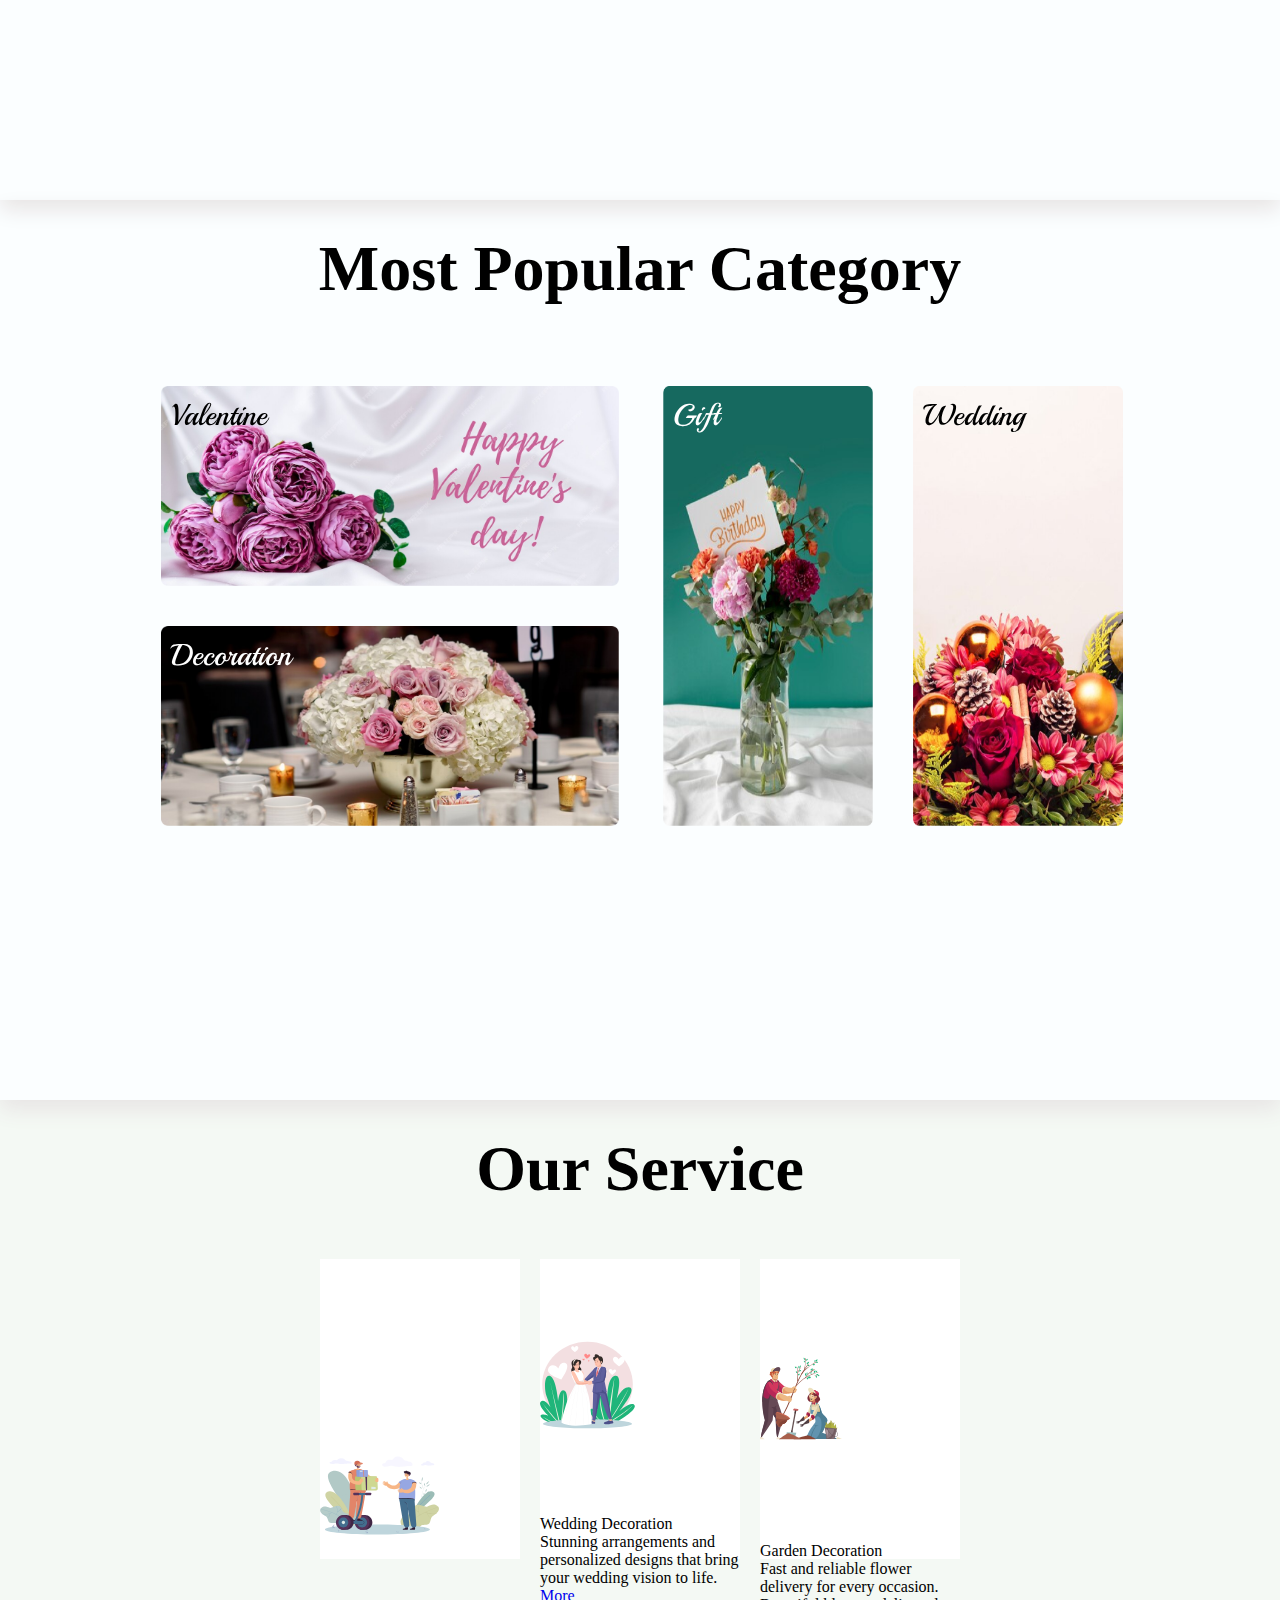
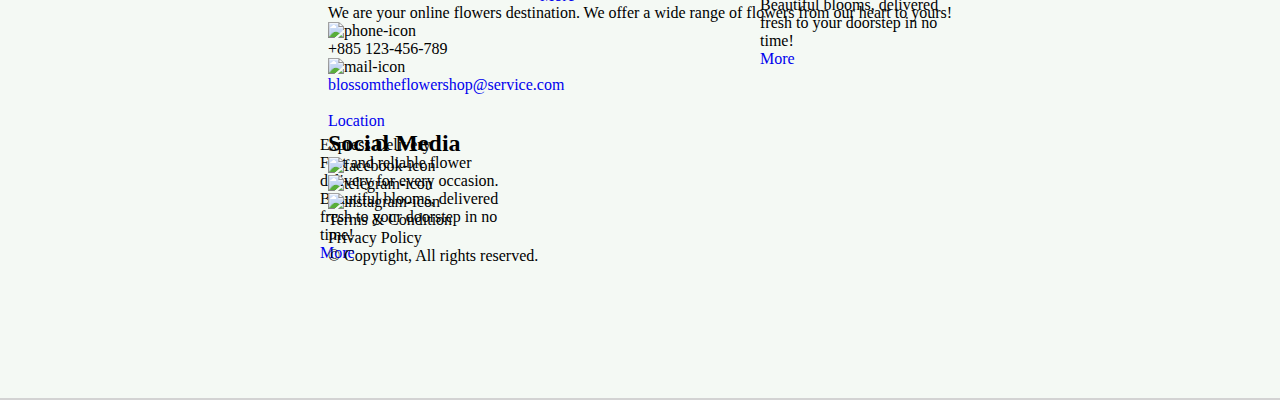
==== commit 47f1d524: "merge" ====
--- a/HTML/Home/index.html
+++ b/HTML/Home/index.html
@@ -336,7 +336,7 @@
                 </div>
 
                 <div id="copyright">
-                    <p>&copy; Copytigh, All right reserved.</p>
+                    <p>&copy; Copytight, All rights reserved.</p>
                 </div>
             </div>
         </div>
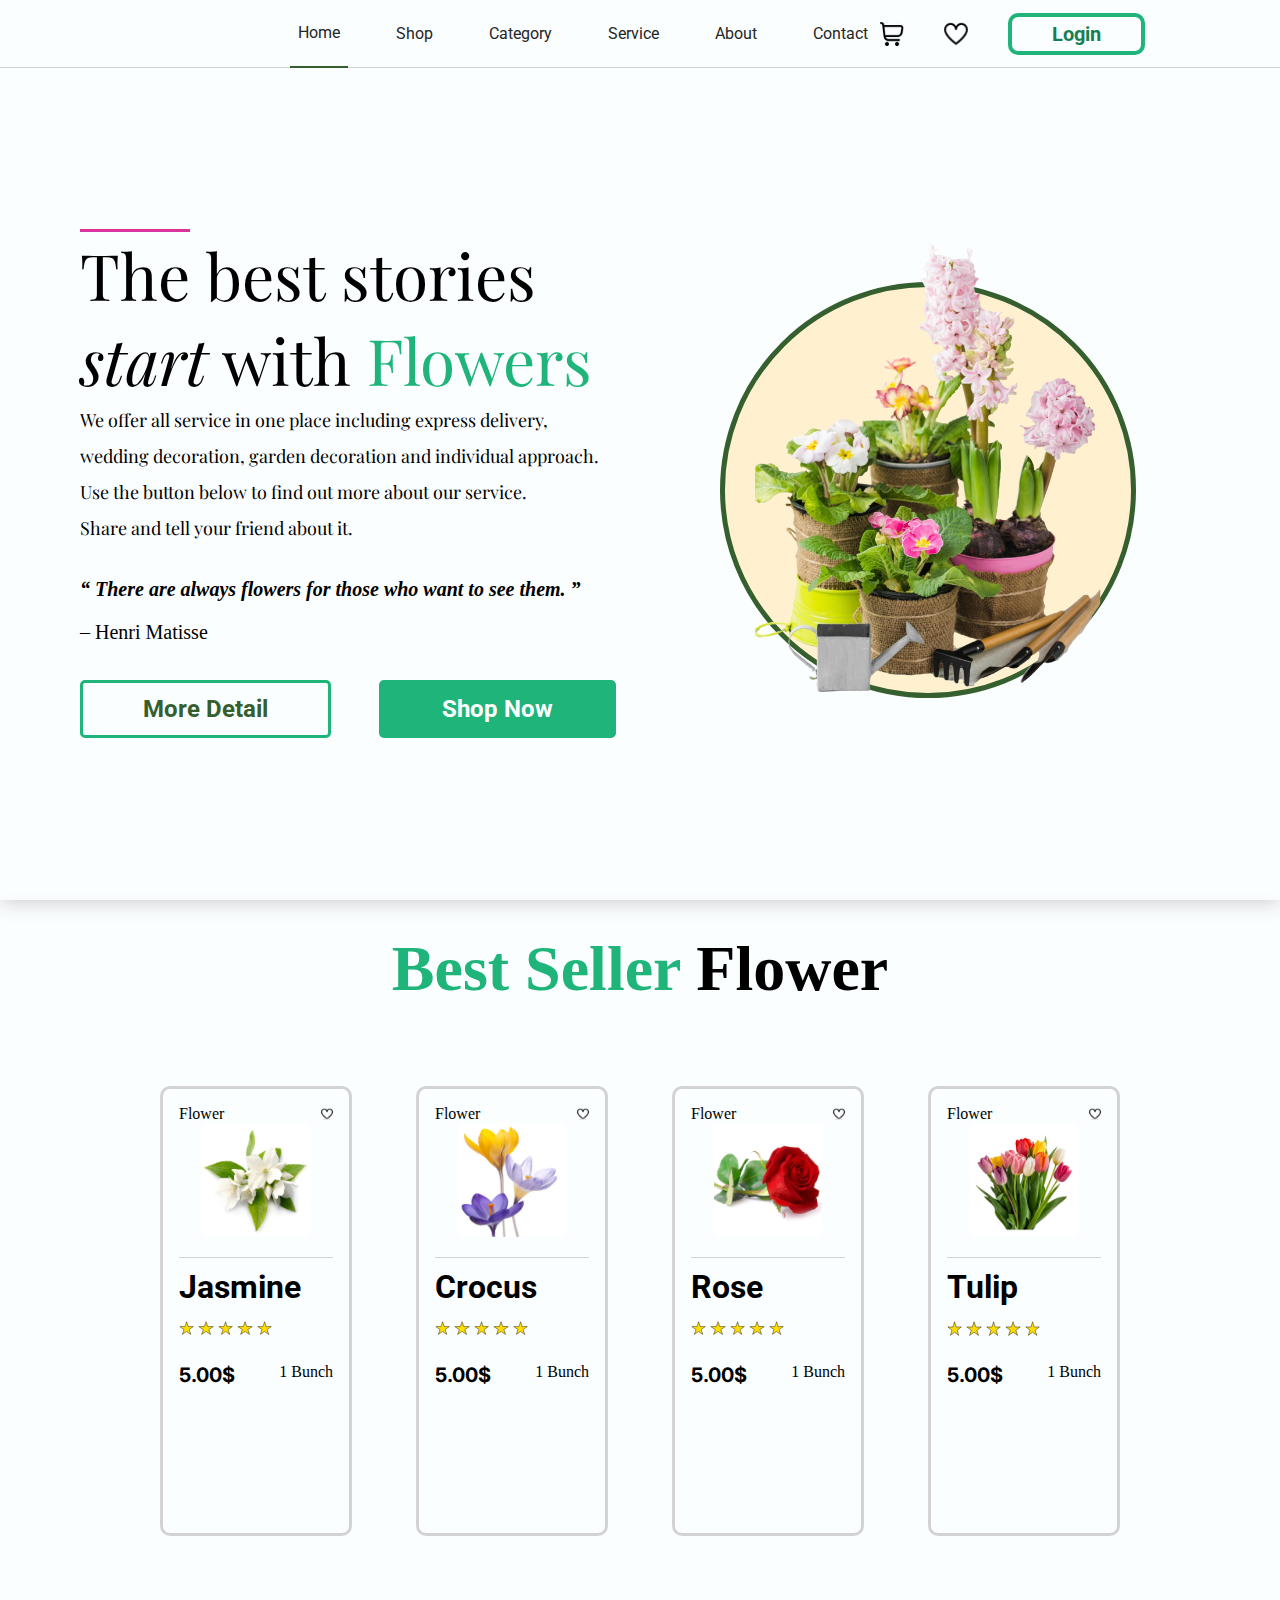
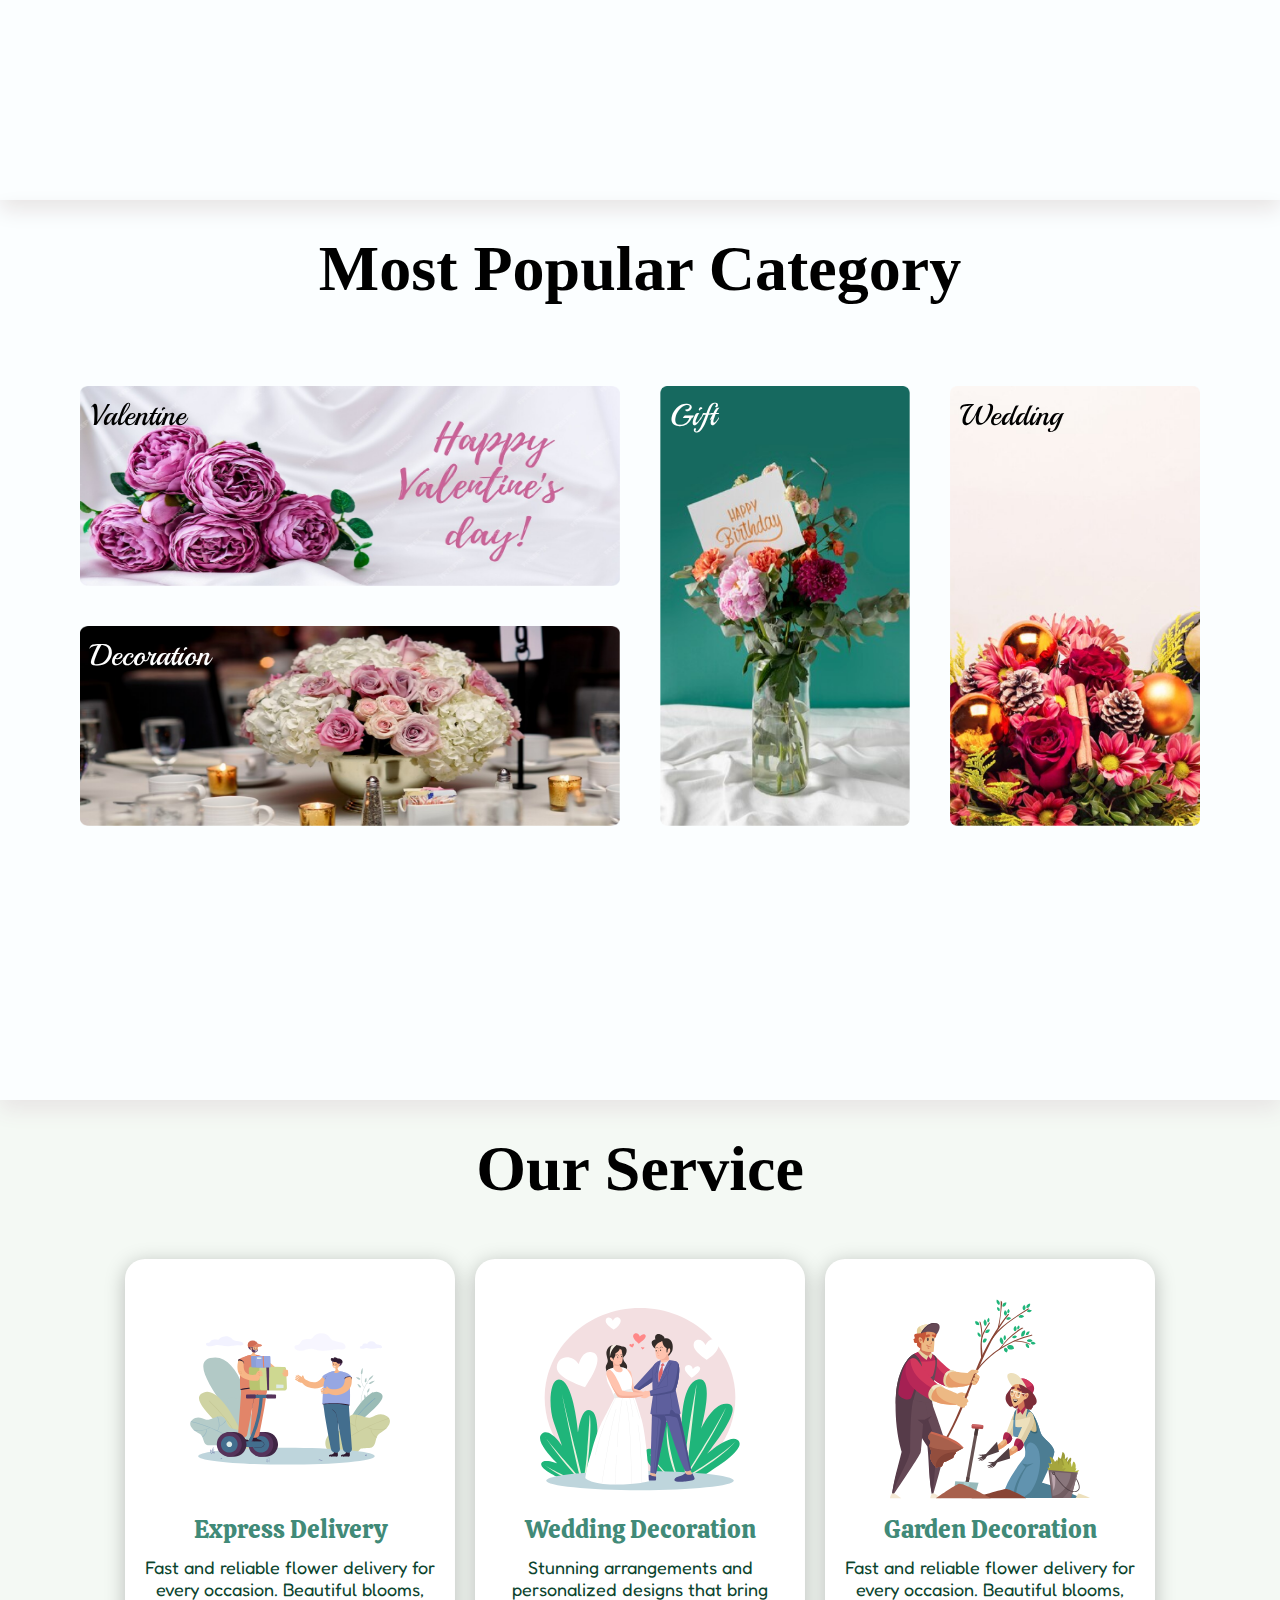
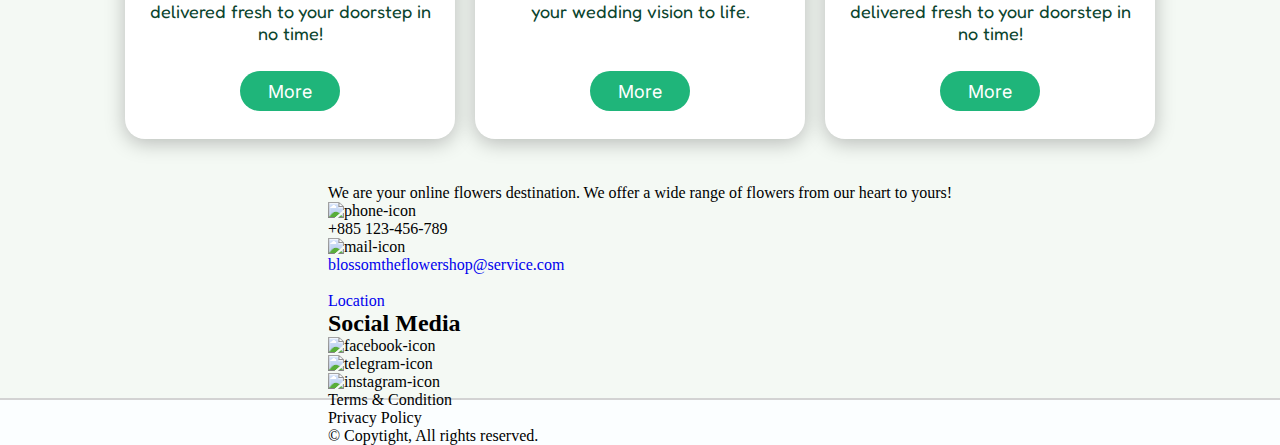
==== commit 70e6ce3f: "add shop" ====
--- a/HTML/Home/index.html
+++ b/HTML/Home/index.html
@@ -12,10 +12,12 @@
     
     <!-- Playfair Display Font -->
     <link href="https://fonts.googleapis.com/css2?family=Barlow:ital,wght@0,100;0,200;0,300;0,400;0,500;0,600;0,700;0,800;0,900;1,100;1,200;1,300;1,400;1,500;1,600;1,700;1,800;1,900&family=Cormorant+Garamond:ital,wght@0,300;0,400;0,500;0,600;0,700;1,300;1,400;1,500;1,600;1,700&family=Inter:ital,opsz,wght@0,14..32,100..900;1,14..32,100..900&family=Noto+Sans+JP:wght@100..900&family=Playfair+Display:ital,wght@0,400..900;1,400..900&family=Playfair:ital,opsz,wght@0,5..1200,300..900;1,5..1200,300..900&family=Roboto:ital,wght@0,100;0,300;0,400;0,500;0,700;0,900;1,100;1,300;1,400;1,500;1,700;1,900&display=swap" rel="stylesheet">
-    <link rel="preconnect" href="https://fonts.googleapis.com">
-    <link rel="preconnect" href="https://fonts.gstatic.com" crossorigin>
+    <!-- Playball Font-->
     <link href="https://fonts.googleapis.com/css2?family=Playball&display=swap" rel="stylesheet">
-
+    <!-- Calistoga Font-->
+    <link href="https://fonts.googleapis.com/css2?family=Calistoga&family=Playball&display=swap" rel="stylesheet">
+    <!-- Calistoga Font-->
+    <link href="https://fonts.googleapis.com/css2?family=Calistoga&family=Fredoka:wght@300..700&family=Playball&display=swap" rel="stylesheet">
 </head>
 <body>
     <div id="header">
--- a/CSS/Home/index.css
+++ b/CSS/Home/index.css
@@ -53,6 +53,7 @@
     background-color: var(--background-color);
     position: fixed;
     border-bottom: 1.5px solid lightgray;
+    height: 68px;
 }
 
 
@@ -67,7 +68,7 @@
     font-family: "Roboto", serif;
     font-weight: 400;
     font-style: normal;
-    height: 7vh;
+    height: 68px;
 }
 
 nav li
@@ -397,7 +398,7 @@
 
 #category-container {
     display: grid;
-    grid-template-columns: repeat(4, 22%);
+    grid-template-columns: repeat(4, 1fr);
     grid-template-rows: repeat(2 , 29%);
     grid-gap: 40px ;
 }
@@ -413,22 +414,22 @@
 }
 
 #category1 > img {
-    width: 458px;
+    width: 540px;
     height: 200px;
 }
 
 #category2 > img {
-    width: 458px;
+    width: 540px;
     height: 200px;
 }
 
 #category3 > img {
-    width: 210px;
+    width: 250px;
     height: 440px;
 }
 
 #category4 > img {
-    width: 210px;
+    width: 250px;
     height: 440px;
 }
 
@@ -474,15 +475,71 @@
 
 .service {
     background-color: white;
+    width: 330px;
+    height: 480px;
+    border-radius: 20px;
+    box-shadow: 0px 4px 20px 0px rgba(0, 0, 0, 0.25);
+    display: flex;
+    flex-direction: column;
+    align-items: center;
+}
+
+#service-card-container {
+    display: flex;
+    height: 100%;
+    align-items: center;
+    gap: 20px;
+}
+
+.service-img > img {
+    padding-top: 40px ;
     width: 200px;
-    height: 300px;
-}
-
-#service-card-container {
-    display: flex;
-    height: 100%;
-    align-items: center;
-    gap: 20px;
+}
+
+.service-header1 {
+    color: #418A78;
+    text-align: center;
+    font-family: Calistoga;
+    font-size: 25px;
+    font-style: normal;
+    font-weight: 400;
+    line-height: normal;
+    padding-top: 10px;
+}
+
+.service-description {
+    padding-top: 10px ;  
+    text-align: center ;
+    padding-left: 20px;
+    padding-right: 20px;
+    color: #0B442E;
+    font-family: Fredoka;
+    font-size: 18px;
+    font-style: normal; 
+    font-weight: 400;
+    line-height: normal;
+    height: 125px;
+
+}
+
+.sercice-btn {
+    width: 100px;
+    height: 40px;
+    border-radius: 60px;
+    background: #1FB57A;
+    display: flex;
+    align-items: center;
+    justify-content: center;
+}
+
+.sercice-btn > p {
+    color: #FFF;
+    text-align: center;
+    font-family: Inter;
+    font-size: 18px;
+    font-style: normal;
+    font-weight: 400;
+    line-height: normal;
 }
 /* Bottom */
 
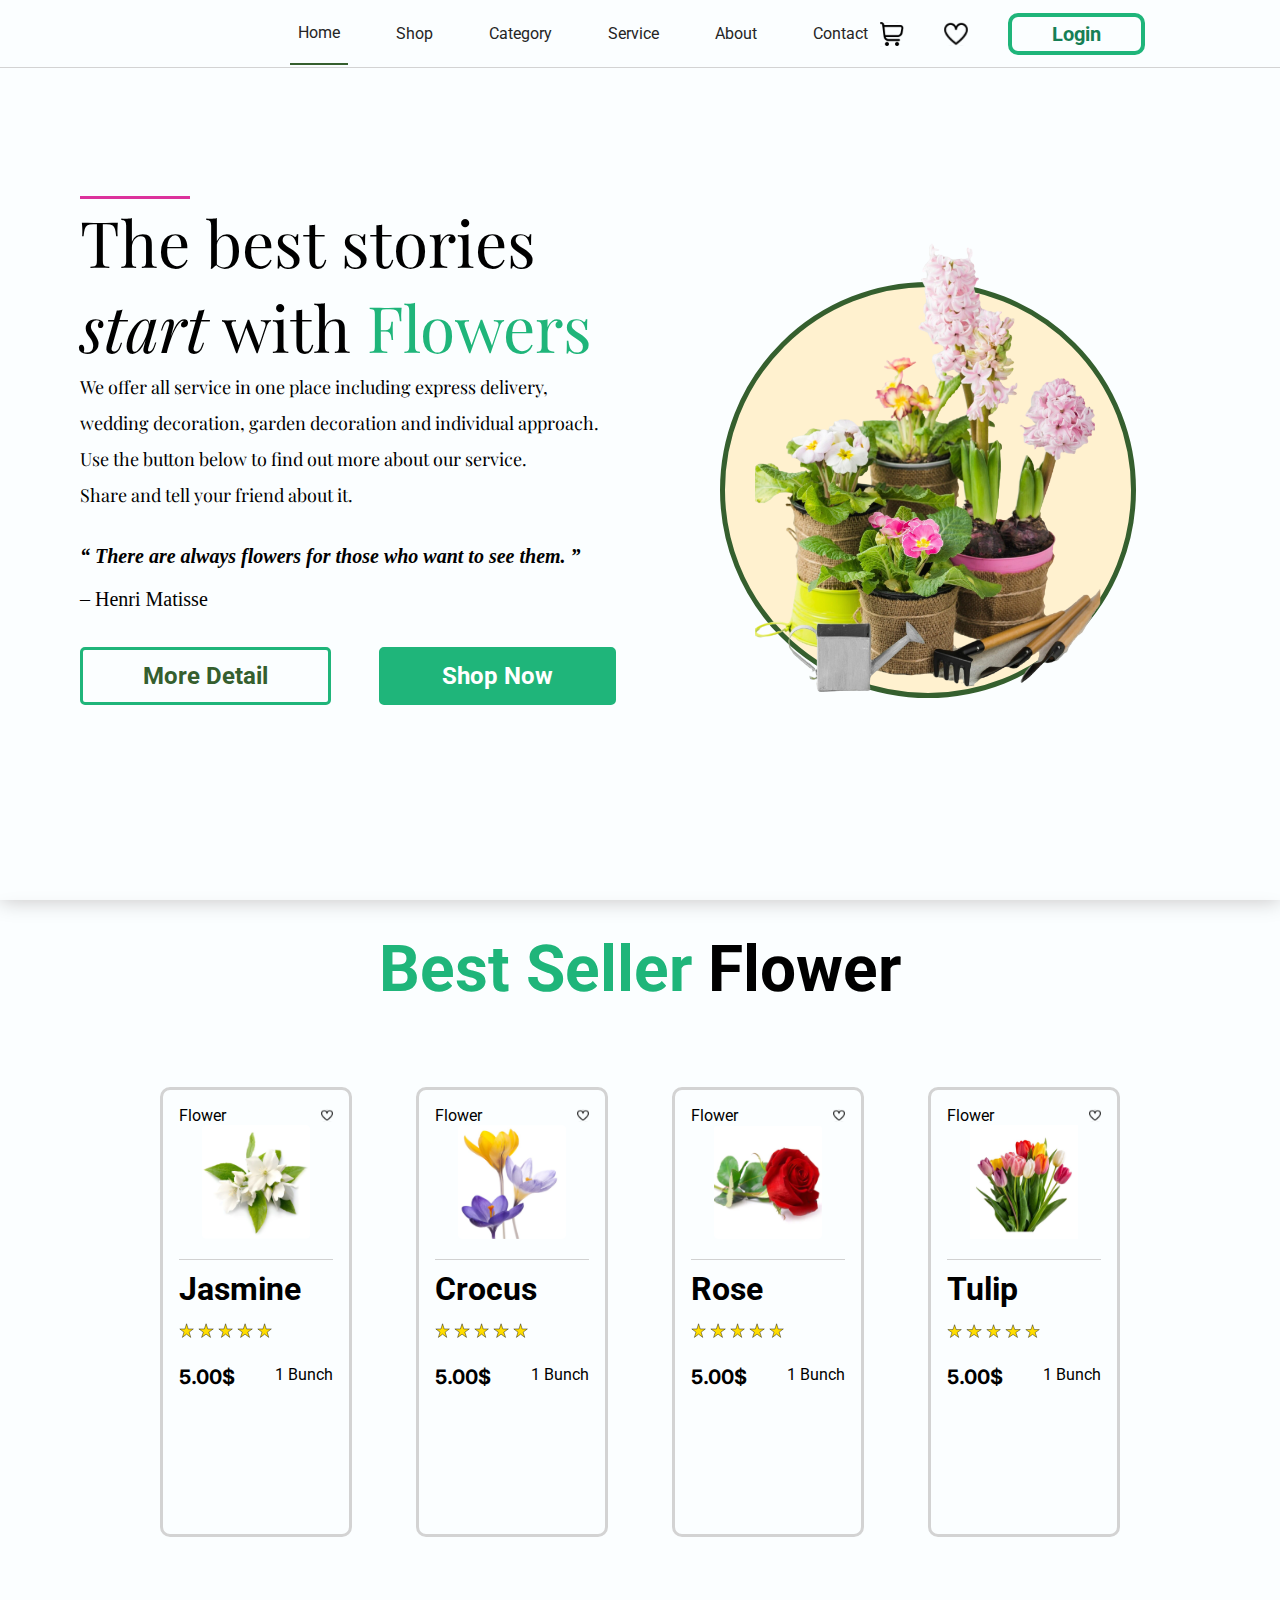
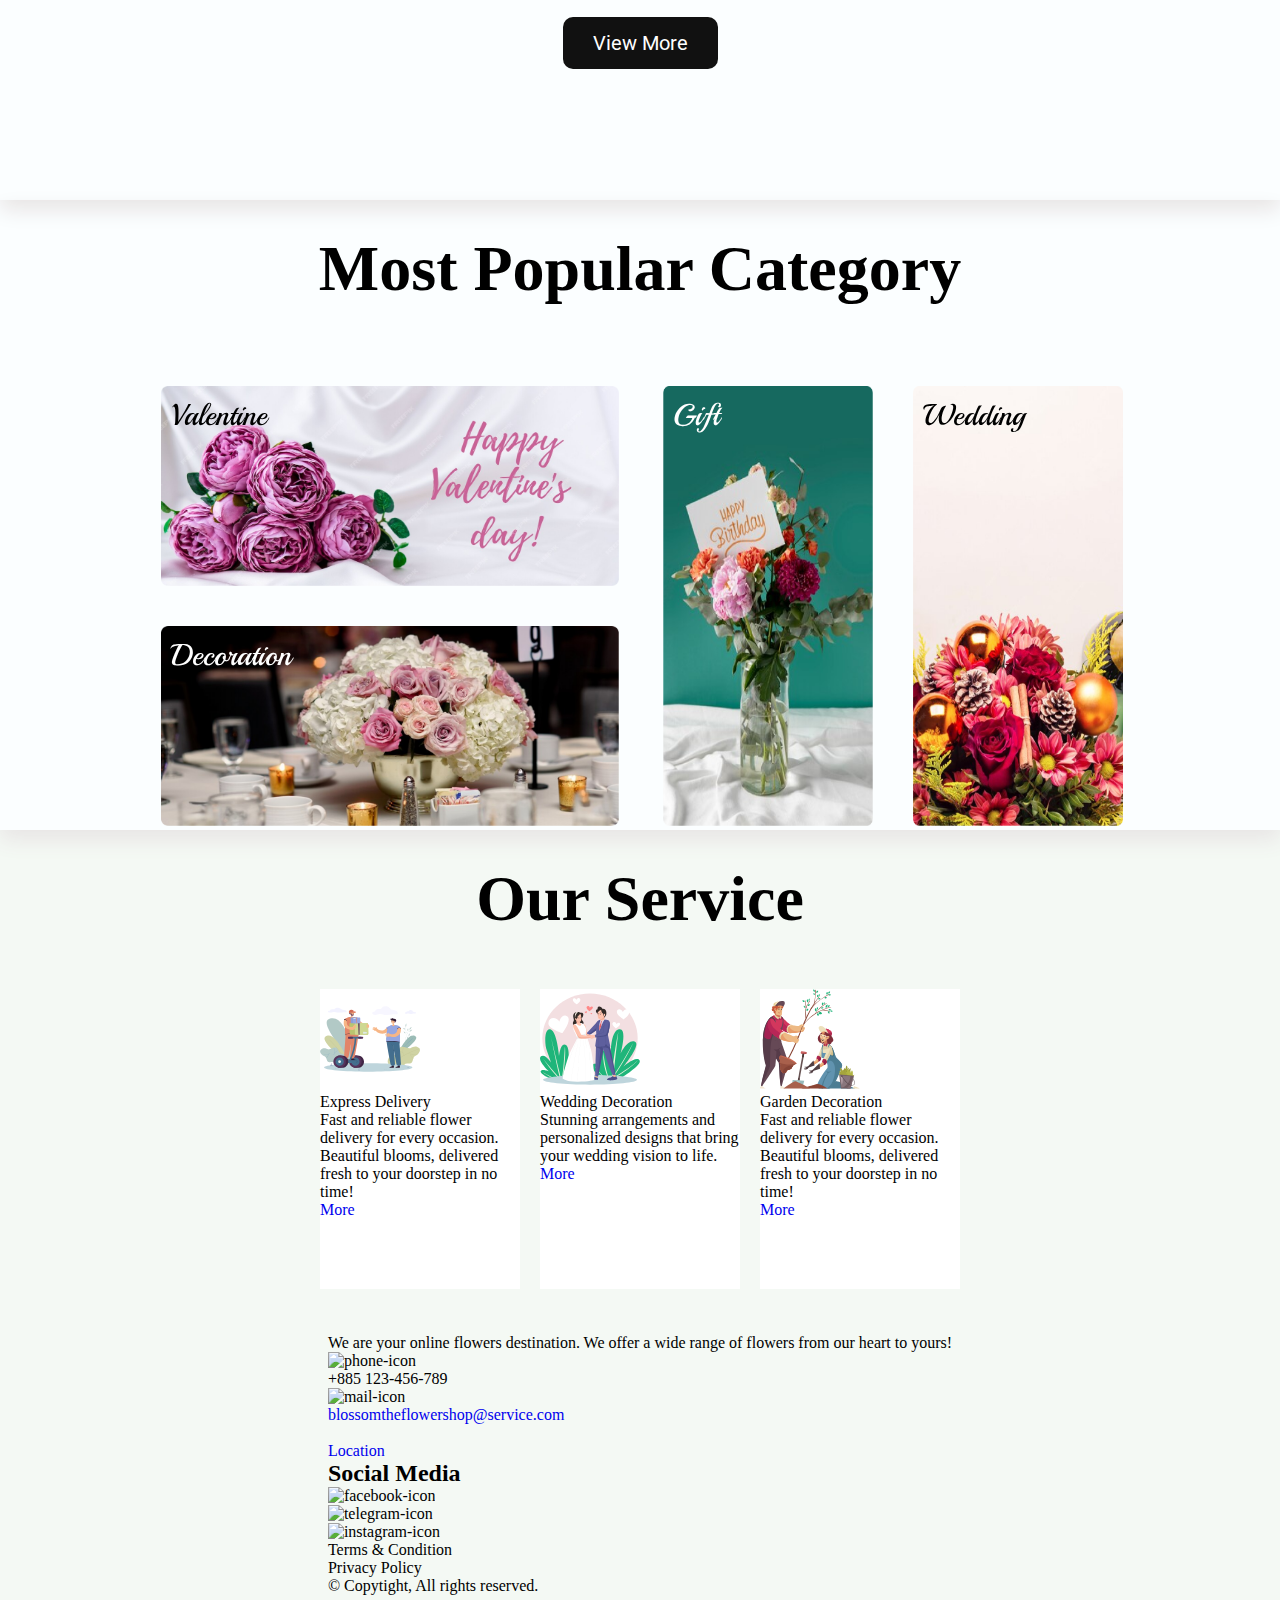
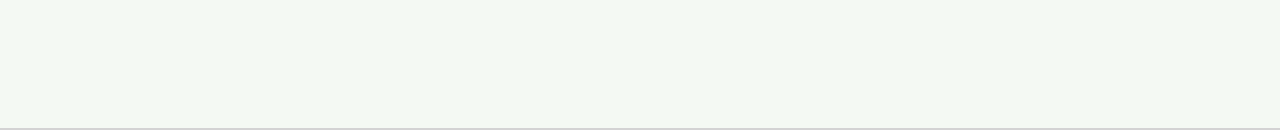
==== commit 9f492be5: "update" ====
--- a/HTML/Home/index.html
+++ b/HTML/Home/index.html
@@ -12,12 +12,10 @@
     
     <!-- Playfair Display Font -->
     <link href="https://fonts.googleapis.com/css2?family=Barlow:ital,wght@0,100;0,200;0,300;0,400;0,500;0,600;0,700;0,800;0,900;1,100;1,200;1,300;1,400;1,500;1,600;1,700;1,800;1,900&family=Cormorant+Garamond:ital,wght@0,300;0,400;0,500;0,600;0,700;1,300;1,400;1,500;1,600;1,700&family=Inter:ital,opsz,wght@0,14..32,100..900;1,14..32,100..900&family=Noto+Sans+JP:wght@100..900&family=Playfair+Display:ital,wght@0,400..900;1,400..900&family=Playfair:ital,opsz,wght@0,5..1200,300..900;1,5..1200,300..900&family=Roboto:ital,wght@0,100;0,300;0,400;0,500;0,700;0,900;1,100;1,300;1,400;1,500;1,700;1,900&display=swap" rel="stylesheet">
-    <!-- Playball Font-->
+    <link rel="preconnect" href="https://fonts.googleapis.com">
+    <link rel="preconnect" href="https://fonts.gstatic.com" crossorigin>
     <link href="https://fonts.googleapis.com/css2?family=Playball&display=swap" rel="stylesheet">
-    <!-- Calistoga Font-->
-    <link href="https://fonts.googleapis.com/css2?family=Calistoga&family=Playball&display=swap" rel="stylesheet">
-    <!-- Calistoga Font-->
-    <link href="https://fonts.googleapis.com/css2?family=Calistoga&family=Fredoka:wght@300..700&family=Playball&display=swap" rel="stylesheet">
+
 </head>
 <body>
     <div id="header">
@@ -215,6 +213,10 @@
                 </div>
             </div>
         </div>
+
+        <a class="view-more-container" href="../Shop/shop.html">
+            <p>View More</p>
+        </a>
     </div>
 
     <!-- Section-3 -->
--- a/CSS/Home/index.css
+++ b/CSS/Home/index.css
@@ -68,7 +68,7 @@
     font-family: "Roboto", serif;
     font-weight: 400;
     font-style: normal;
-    height: 68px;
+    height: 7vh;
 }
 
 nav li
@@ -149,7 +149,6 @@
 .left-container
 {
     width: 50%;
-    margin-top: 67.14px;
     padding-left: 5em;
     display: flex;
     flex-direction: column;
@@ -290,6 +289,7 @@
     flex-direction: column;
     align-items: center;
     gap: 5em;
+    font-family: "Roboto", serif;
 }
 
 .section-header
@@ -333,7 +333,6 @@
 
 .product-label
 {
-    font-family: "Roboto", serif;
     font-size: 32px;
     font-weight: bold;
     margin-bottom: 10%;
@@ -382,12 +381,23 @@
     line-height: normal;
 }
 
+.view-more-container
+{
+    background-color: rgb(17, 17, 17);
+    padding: 0.7em 1.5em 0.7em 1.5em;
+    border-radius: 10px;
+    text-decoration: none;
+    color: white;
+    font-size: 20px;
+}
+
+
 /* Section 3 */
 
 #section-3
 {
     width: 100%;
-    height: 100vh;
+    height: 70vh;
     /* border-bottom: 2px solid lightgray; */
     box-shadow: 0px 10px 20px #e8e5e5;
     display: flex;
@@ -398,7 +408,7 @@
 
 #category-container {
     display: grid;
-    grid-template-columns: repeat(4, 1fr);
+    grid-template-columns: repeat(4, 22%);
     grid-template-rows: repeat(2 , 29%);
     grid-gap: 40px ;
 }
@@ -414,22 +424,22 @@
 }
 
 #category1 > img {
-    width: 540px;
+    width: 458px;
     height: 200px;
 }
 
 #category2 > img {
-    width: 540px;
+    width: 458px;
     height: 200px;
 }
 
 #category3 > img {
-    width: 250px;
+    width: 210px;
     height: 440px;
 }
 
 #category4 > img {
-    width: 250px;
+    width: 210px;
     height: 440px;
 }
 
@@ -475,13 +485,8 @@
 
 .service {
     background-color: white;
-    width: 330px;
-    height: 480px;
-    border-radius: 20px;
-    box-shadow: 0px 4px 20px 0px rgba(0, 0, 0, 0.25);
-    display: flex;
-    flex-direction: column;
-    align-items: center;
+    width: 200px;
+    height: 300px;
 }
 
 #service-card-container {
@@ -490,56 +495,5 @@
     align-items: center;
     gap: 20px;
 }
-
-.service-img > img {
-    padding-top: 40px ;
-    width: 200px;
-}
-
-.service-header1 {
-    color: #418A78;
-    text-align: center;
-    font-family: Calistoga;
-    font-size: 25px;
-    font-style: normal;
-    font-weight: 400;
-    line-height: normal;
-    padding-top: 10px;
-}
-
-.service-description {
-    padding-top: 10px ;  
-    text-align: center ;
-    padding-left: 20px;
-    padding-right: 20px;
-    color: #0B442E;
-    font-family: Fredoka;
-    font-size: 18px;
-    font-style: normal; 
-    font-weight: 400;
-    line-height: normal;
-    height: 125px;
-
-}
-
-.sercice-btn {
-    width: 100px;
-    height: 40px;
-    border-radius: 60px;
-    background: #1FB57A;
-    display: flex;
-    align-items: center;
-    justify-content: center;
-}
-
-.sercice-btn > p {
-    color: #FFF;
-    text-align: center;
-    font-family: Inter;
-    font-size: 18px;
-    font-style: normal;
-    font-weight: 400;
-    line-height: normal;
-}
 /* Bottom */
 
